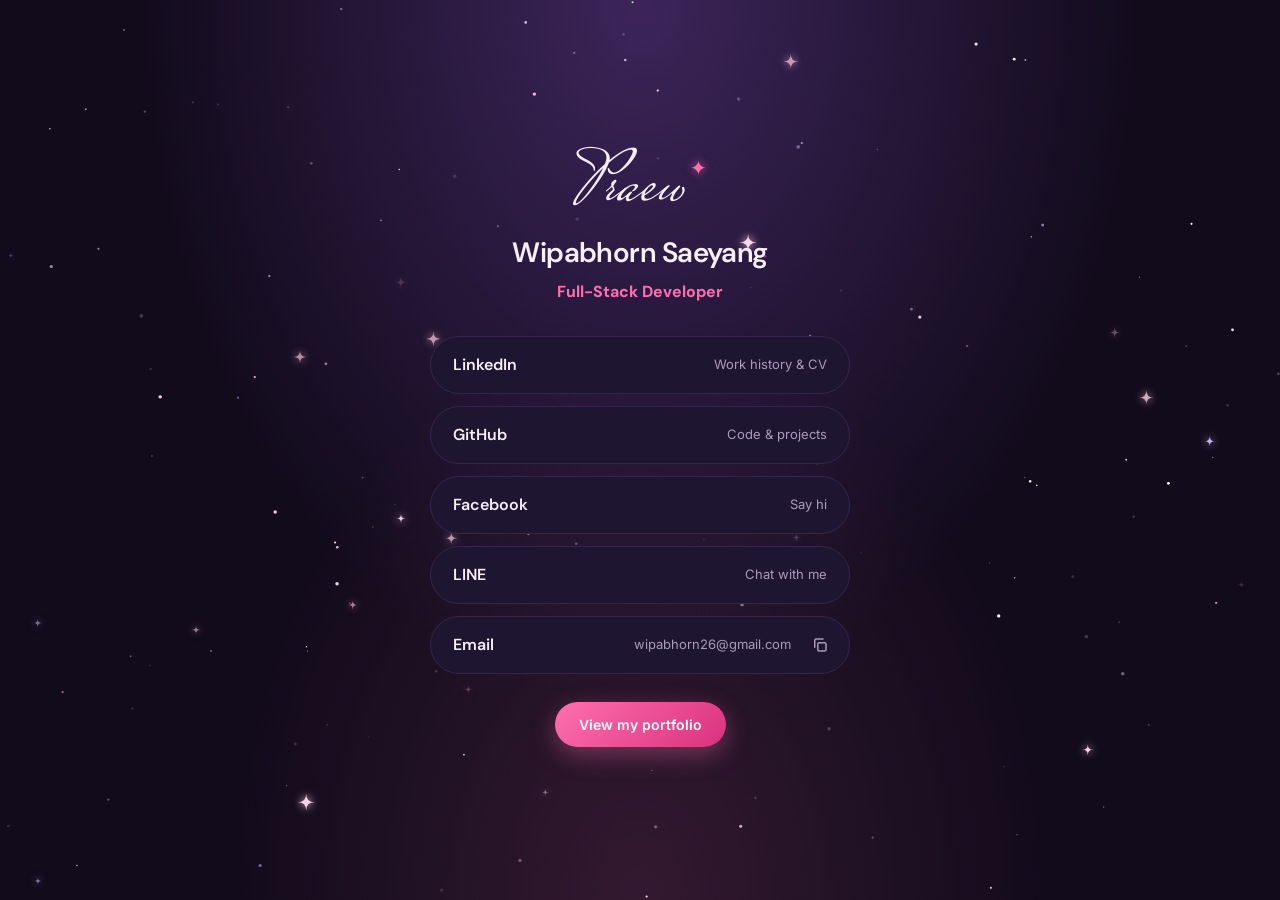
==== links.html @ 8fbd31b6 "Portfolio site: 3D lanyard hero, projects, contact and links page Co-Authored-By: Claude Opus 5.5 <n" ====
<!doctype html>
<html lang="en">
  <head>
    <meta charset="utf-8" />
    <meta name="viewport" content="width=device-width, initial-scale=1" />
    <title>Wipabhorn Saeyang — Links</title>
    <link rel="preconnect" href="https://fonts.googleapis.com" />
    <link rel="preconnect" href="https://fonts.gstatic.com" crossorigin />
    <link
      href="https://fonts.googleapis.com/css2?family=DM+Sans:wght@400;500;600;700&family=Inter:wght@400;500;600&family=Mrs+Saint+Delafield&display=swap"
      rel="stylesheet"
    />
    <link rel="stylesheet" href="portfolio-style-demo.css" />
  </head>
  <body>
    <!-- The page the QR code on the lanyard card opens (see qrUrl in hero-lanyard.js) -->
    <main class="links-page">
      <!-- same starry sky as the hero (hero-sparkle.js) -->
      <canvas class="hero-stars" aria-hidden="true"></canvas>
      <div class="links-card">
        <div class="links-sign" aria-hidden="true">
          Praew<span class="links-star">&#10022;</span>
        </div>
        <h1>Wipabhorn Saeyang</h1>
        <p class="links-role">Full-Stack Developer</p>

        <!-- TODO: replace every YOUR-... below with your own address.
             Delete the whole <li> of any channel you don't use. -->
        <ul class="links-list">
          <li>
            <a
              href="https://www.linkedin.com/in/wipabhorn-s/"
              target="_blank"
              rel="noopener"
            >
              LinkedIn <span>Work history &amp; CV</span>
            </a>
          </li>
          <li>
            <a
              href="https://github.com/wipabhorn-s"
              target="_blank"
              rel="noopener"
            >
              GitHub <span>Code &amp; projects</span>
            </a>
          </li>
          <li>
            <a
              href="https://www.facebook.com/prwts/"
              target="_blank"
              rel="noopener"
            >
              Facebook <span>Say hi</span>
            </a>
          </li>
          <li>
            <a href="https://line.me/ti/p/~prwzn" target="_blank" rel="noopener">
              LINE <span>Chat with me</span>
            </a>
          </li>
          <li class="links-row">
            <a href="mailto:wipabhorn26@gmail.com">
              Email <span>wipabhorn26@gmail.com</span>
            </a>
            <!-- copy icon inside the pill: copies data-copy to the clipboard
                 (copy-button.js); shows a tick when done -->
            <button class="links-copy" type="button" data-copy="wipabhorn26@gmail.com" aria-label="Copy email address" title="Copy email address">
              <svg class="icon-copy" viewBox="0 0 24 24" width="18" height="18" fill="none" stroke="currentColor" stroke-width="2" stroke-linecap="round" stroke-linejoin="round" aria-hidden="true">
                <rect x="9" y="9" width="11" height="11" rx="2" />
                <path d="M5 15V6a2 2 0 0 1 2-2h9" />
              </svg>
              <svg class="icon-done" viewBox="0 0 24 24" width="18" height="18" fill="none" stroke="currentColor" stroke-width="2.4" stroke-linecap="round" stroke-linejoin="round" aria-hidden="true">
                <path d="M5 12.5l4.5 4.5L19 7.5" />
              </svg>
            </button>
          </li>
        </ul>

        <a class="btn-pill links-back" href="portfolio-style-demo.html"
          >View my portfolio</a
        >
      </div>
    </main>
    <script src="hero-sparkle.js"></script>
    <script src="copy-button.js"></script>
  </body>
</html>
---- portfolio-style-demo.css ----
:root{
  /* theme: deep plum night + pink */
  --bg:#120B1C;          /* page background: purple so dark it is almost black */
  --card:#1E1530;        /* raised surfaces */
  --line:#33264A;        /* borders */
  --ink:#F7EEF8;         /* main text */
  --ink-soft:#A99BBA;    /* secondary text */
  --accent:#FF6FAE;      /* bright pink: buttons, highlights */
  --accent-deep:#D9327E; /* deeper pink: gradients, hover */
  --accent-soft:#F7B6D2; /* pastel pink */
  --lavender:#C9B8F5;
  --radius-lg:40px; --radius-md:20px; --radius-sm:12px;
  --sans:"Inter", -apple-system, sans-serif;
  --disp:"DM Sans", -apple-system, sans-serif;
}
:root[data-theme="dark"]{
  --bg:#111111; --card:#1B1B1B; --line:#2A2A2A; --ink:#F7F7F7; --ink-soft:#9A9A9A;
}
*{ box-sizing:border-box; }
html{ scroll-behavior:smooth; }
body{ margin:0; background:var(--bg); color:var(--ink); font-family:var(--sans); line-height:1.5; overflow-x:hidden; }
h1,h2,h3{ font-family:var(--disp); font-weight:600; margin:0; letter-spacing:-0.02em; }
p{ margin:0; color:var(--ink-soft); }
a{ text-decoration:none; color:inherit; }
.wrap{ max-width:1100px; margin:0 auto; padding:0 28px; }
@media (max-width:640px){ .wrap{ padding:0 20px; } }

.btn-pill{
  display:inline-flex; align-items:center; justify-content:center;
  padding:12px 24px; border-radius:100px; color:#FFFFFF;
  background:linear-gradient(135deg, var(--accent), var(--accent-deep));
  box-shadow:0 8px 24px rgba(255,111,174,.35);
  font-size:14px; font-weight:600; border:none; cursor:pointer;
  transition:transform .2s ease, box-shadow .2s ease;
}
.btn-pill:hover{ transform:translateY(-2px); box-shadow:0 12px 32px rgba(255,111,174,.55); }
.btn-pill-outline{
  display:inline-flex; padding:12px 24px; border-radius:100px; border:1px solid var(--line);
  font-size:14px; color:var(--ink);
  transition:border-color .2s ease, background .2s ease;
}
.btn-pill-outline:hover{ border-color:var(--accent-soft); background:rgba(255,255,255,.04); }

/* ---------- nav ---------- */
nav{ position:sticky; top:0; z-index:40; display:grid; grid-template-columns: 1fr auto 1fr; align-items:center;
  padding:16px 28px; background:rgba(18,11,28,.72); backdrop-filter:blur(12px); -webkit-backdrop-filter:blur(12px); border-bottom:1px solid var(--line); }
/* brand: "Praew" signature + a little twinkling star */
nav .brand{ display:flex; align-items:flex-start; gap:2px; justify-self:start; height:36px; } /* fixed height: nav stays as tall as before */
nav .brand-sign{ font-family:"Mrs Saint Delafield", cursive; font-size:40px; line-height:40px; margin-top:6px; /* script fonts sit high: nudge down to the true middle */ color:var(--ink); padding-right:4px; }
nav .brand-star{ display:inline-block; margin-top:8px; font-size:13px; color:var(--accent); text-shadow:0 0 8px rgba(255,111,174,.8); animation:brand-twinkle 2.4s ease-in-out infinite; }
@keyframes brand-twinkle{ 50%{ opacity:.4; transform:scale(.7) rotate(45deg); } }
@media (prefers-reduced-motion:reduce){ nav .brand-star{ animation:none; } }
nav .links{ justify-self: center; gap:8px; background:var(--card); border-radius:100px; padding:10px; font-size:14px; }
nav .links a{ position:relative; z-index:1; padding:6px 16px; border-radius:100px; color:var(--ink-soft); transition:color .3s ease; }
nav .links a:hover{ color:var(--ink); }

/* SCROLLSPY: the link of the section you are looking at gets a pink pill.
   The pill is ONE element (.nav-pill) that slides between links, made in
   portfolio-style-demo.js, which also adds .active to the current link. */
nav .links{ position:relative; display:flex; align-items:center; padding:4px; } /* same overall height as before */
nav .links a.active{ color:#FFFFFF; }
nav .nav-pill{
  position:absolute; top:4px; bottom:4px; left:0; width:0; z-index:0;
  border-radius:100px; opacity:0;
  background:linear-gradient(135deg, var(--accent), var(--accent-deep));
  box-shadow:0 4px 16px rgba(255,111,174,.45);
  transition:transform .45s cubic-bezier(.2,.8,.2,1), width .45s cubic-bezier(.2,.8,.2,1), opacity .3s ease;
}
@media (prefers-reduced-motion:reduce){ nav .nav-pill{ transition:opacity .2s; } }
@media (max-width:700px){ nav .links{ display:none; } }

/* ==================================================================
   TECHNIQUE A — sticky pinned background + cards that scroll over it
   naturally (pure CSS, this is how your reference site actually does it —
   no JavaScript needed)
   ================================================================== */
.works{ position:relative; }
.works-sticky{
  position:sticky; top:0; height:100vh; overflow:hidden;
  display:flex; align-items:center; justify-content:center;
  z-index:0;
}
.pin-bg{ position:absolute; inset:0; background:
    radial-gradient(circle at 30% 20%, rgba(255,111,174,.35) 0%, transparent 45%),
    linear-gradient(180deg, #1B1029 0%, #3A1F52 55%, #5E2A62 100%); }
/* LIQUID GRADIENT: soft pink / orchid / violet pools that swirl into each
   other like water. No dark colours and no hard edges.
   How: two huge round "colour fields" (::before and ::after), each painted
   with a few very soft radial gradients, turn slowly in opposite directions
   around slightly different centres. Where they overlap the colours blend,
   and because a full turn ends where it started, the motion never jumps.
   Only `transform` is animated, which the browser does on the GPU. */
.pin-bg{ overflow:hidden; background:#8C48AC; } /* base: a mid orchid, shows between the pools */
.pin-bg::before, .pin-bg::after{
  content:""; position:absolute; left:50%; top:50%;
  width:170vmax; height:170vmax; margin:-85vmax 0 0 -85vmax; /* big enough to cover the corners while turning */
  will-change:transform;
}
.pin-bg::before{
  background:
    radial-gradient(circle at 30% 34%, #E2689F 0%, transparent 34%),
    radial-gradient(circle at 68% 30%, #6B5CE2 0%, transparent 36%),
    radial-gradient(circle at 64% 70%, #D2559E 0%, transparent 36%),
    radial-gradient(circle at 30% 68%, #7E4FD2 0%, transparent 34%);
  transform-origin:46% 54%;
  animation:liquid-turn 14s linear infinite;          /* smaller number = faster */
}
.pin-bg::after{
  background:
    radial-gradient(circle at 50% 28%, #9A6AE6 0%, transparent 32%),
    radial-gradient(circle at 74% 56%, #EA7FB0 0%, transparent 32%),
    radial-gradient(circle at 44% 74%, #7A62E0 0%, transparent 34%),
    radial-gradient(circle at 26% 46%, #D060A8 0%, transparent 32%);
  opacity:.7;
  transform-origin:55% 47%;
  animation:liquid-turn 20s linear infinite reverse;  /* the other way, at a different speed */
}
@keyframes liquid-turn{ to{ transform:rotate(360deg); } }
@media (prefers-reduced-motion:reduce){ .pin-bg::before, .pin-bg::after{ animation:none; } }
/* BIG STARS: a handful of white 4-point stars over the liquid background.
   Each one grows, glows and turns a little, then fades back, on its own delay. */
.pin-stars{ position:absolute; inset:0; pointer-events:none; }
.pin-star{
  position:absolute; width:var(--s); height:auto; fill:#FFFFFF; /* --s = size, set on each star in the HTML */
  filter:drop-shadow(0 0 8px rgba(255,255,255,.95)) drop-shadow(0 0 22px rgba(255,214,234,.7));
  animation:pin-twinkle 3.6s ease-in-out infinite;
}
@keyframes pin-twinkle{
  0%, 100%{ opacity:.25; transform:scale(.5) rotate(0deg); }
  50%{ opacity:1; transform:scale(1) rotate(45deg); }
}
@media (max-width:700px){ .pin-star{ width:calc(var(--s) * .65); } } /* a bit smaller on phones */
@media (prefers-reduced-motion:reduce){ .pin-star{ animation:none; opacity:.85; } }
.pin-heading{ position:relative; z-index:1; text-align:center; transition:opacity .1s linear; }
.pin-heading h1{ font-size:clamp(34px,5.4vw,56px); color:var(--ink); }
.pin-heading p{ margin-top:14px; color:var(--ink-soft); max-width:420px; }
.pin-heading .btn-pill{ margin-top:22px; }
/* the background is lighter now, so the text gets a soft shadow and a brighter subtitle */
.pin-heading h1{ text-shadow:0 2px 26px rgba(50,15,75,.4); }
.pin-heading p{ color:rgba(255,255,255,.88); text-shadow:0 1px 14px rgba(50,15,75,.35); }

/* pulled up over the sticky background by -100vh, so it starts
   overlapping it right away instead of appearing only after */
.works-cards{
  position:relative; z-index:1; margin-top:-100vh;
  padding:100vh 28px 18vh; display:flex; flex-direction:column;
  align-items:center; gap:64px;
}
.reveal-card{
  width:100%; max-width:1200px; height:74vh;
  background:var(--card); border-radius:var(--radius-lg);
  display:flex; overflow:hidden; box-shadow:0 24px 60px rgba(0,0,0,.45);
}
.reveal-card .rc-body{ flex:1; padding:56px; display:flex; flex-direction:column; justify-content:center; gap:18px; }
.reveal-card .rc-tag{ display:inline-block; width:fit-content; font-size:13px; color:var(--ink-soft); border:1px solid var(--line); border-radius:100px; padding:5px 14px; }
.reveal-card .rc-tag + h3{ font-size:clamp(28px,3.6vw,42px); }
.reveal-card .rc-body p{ max-width:420px; }
.reveal-card .rc-media{ flex:1; background:linear-gradient(135deg,#4b6f9c,#8bb7dd); }
/* PROJECT CARD: frosted glass with no border, just a soft purple shadow */
.reveal-card{
  position:relative;
  /* FROSTED GLASS: a see-through dark tint, and everything behind the card
     (the moving colours) is blurred, like looking through frosted glass */
  background:rgba(32,18,56,.42);
  -webkit-backdrop-filter:blur(24px) saturate(150%);
          backdrop-filter:blur(24px) saturate(150%);
  box-shadow:0 30px 70px -24px rgba(60,15,100,.55);
}
/* browsers without backdrop-filter get a solid card instead */
@supports not ((backdrop-filter:blur(1px)) or (-webkit-backdrop-filter:blur(1px))){
  .reveal-card{ background:linear-gradient(160deg, #251A3B 0%, #1A1229 100%); }
}
/* lighter text so it stays easy to read on the glass */
.reveal-card .rc-body p{ color:rgba(255,255,255,.8); }
.reveal-card .rc-tag{ color:rgba(255,255,255,.85); border-color:rgba(255,255,255,.22); }
.reveal-card .rc-stack li{ color:#FFFFFF; background:rgba(255,255,255,.14); }
.reveal-card .btn-pill-outline{ border-color:rgba(255,255,255,.3); }

/* project cover: a screenshot of the live site, peeking in from the
   bottom-right corner over the card's gradient (top-left of the site shows) */
.reveal-card .rc-media{ position:relative; overflow:hidden; }
.reveal-card .rc-shot{
  position:absolute; top:12%; left:9%; width:100%; height:100%;
  object-fit:cover; object-position:left top;
  border-radius:14px 0 0 0; box-shadow:0 20px 50px rgba(0,0,0,.35);
  transition:transform .5s cubic-bezier(.2,.8,.2,1);
}
.reveal-card:hover .rc-shot{ transform:translate(-2%,-2%); }
@media (prefers-reduced-motion:reduce){ .reveal-card .rc-shot{ transition:none; } }
/* project details: one highlighted line, tech-stack chips, buttons */
.reveal-card.reveal-card{ height:auto; min-height:74vh; } /* grows on short screens instead of cutting off the text */
.reveal-card .rc-role{ font-size:14px; }
.reveal-card .rc-role strong{ color:var(--ink); font-weight:600; }
.reveal-card .rc-stack{ list-style:none; margin:0; padding:0; display:flex; flex-wrap:wrap; gap:6px; max-width:440px; }
.reveal-card .rc-stack li{ font-size:12px; color:var(--accent-soft); background:rgba(255,111,174,.1); border-radius:100px; padding:4px 11px; }
.reveal-card .rc-actions{ display:flex; flex-wrap:wrap; gap:10px; margin-top:4px; }
@media (max-width:700px){
  .reveal-card.reveal-card{ max-height:none; } /* cards now hold more text: never clip the buttons */
  .reveal-card .rc-media:has(.rc-shot){ min-height:210px; }
  .reveal-card{ flex-direction:column; height:auto; max-height:82vh; }
  .reveal-card .rc-media{ min-height:140px; order:-1; }
  .reveal-card .rc-body{ padding:32px 24px; }
}

/* DESKTOP TOOLS */
/* ==================================================================
   Desktop tools — a plain section after the web projects: a heading
   and three text cards (no images).
   ================================================================== */
.desk{ padding:120px 0 10px; }
.desk-head{ max-width:640px; margin-bottom:40px; }
.desk-kicker{ font-size:13px; font-weight:600; letter-spacing:.12em; text-transform:uppercase; color:var(--accent); }
.desk-head h2{ margin-top:10px; font-size:clamp(30px,4.4vw,48px); line-height:1.05; color:var(--ink); }
.desk-head p{ margin-top:16px; }
.desk-grid{ display:grid; grid-template-columns:repeat(3,1fr); gap:20px; }
@media (max-width:900px){ .desk-grid{ grid-template-columns:1fr; } .desk{ padding-top:80px; } }
.desk-card{
  background:var(--card); border:1px solid var(--line); border-radius:var(--radius-md); padding:28px;
  display:flex; flex-direction:column; gap:14px;
  transition:border-color .2s ease, transform .2s ease;
}
.desk-card:hover{ border-color:var(--accent-soft); transform:translateY(-3px); }
.desk-card h3{ font-size:21px; }
.desk-card p{ font-size:14px; }
.desk-stack{ list-style:none; margin:0; padding:0; display:flex; flex-wrap:wrap; gap:6px; }
.desk-stack li{ font-size:12px; color:var(--accent-soft); background:rgba(255,111,174,.1); border-radius:100px; padding:4px 11px; }
.desk-card .btn-pill-outline{ margin-top:auto; align-self:flex-start; }
@media (prefers-reduced-motion:reduce){ .desk-card{ transition:none; } .desk-card:hover{ transform:none; } }

/* ==================================================================
   TECHNIQUE B — auto-rotating circular gallery (picture 1)
   ================================================================== */
.about-sec{ padding:130px 0; text-align:center; }
.orbit-wrap{ position:relative; width:min(560px,86vw); height:min(560px,86vw); margin:0 auto; }
.ring{ position:absolute; inset:0; animation:spin 40s linear infinite; }
.slot{ position:absolute; top:50%; left:50%; width:78px; height:78px; margin:-39px 0 0 -39px; }
.tile{ width:100%; height:100%; border-radius:16px; animation:counterspin 40s linear infinite; box-shadow:0 8px 20px rgba(0,0,0,.08); }
@keyframes spin{ to{ transform:rotate(360deg); } }
@keyframes counterspin{ to{ transform:rotate(-360deg); } }
.orbit-center{ position:absolute; inset:0; display:flex; align-items:center; justify-content:center; z-index:2; }
.orbit-center-inner{ max-width:300px; }
.orbit-center-inner p{ font-size:15px; }
.orbit-center-inner .btn-pill-outline{ margin-top:20px; }
@media (prefers-reduced-motion:reduce){ .ring,.tile{ animation:none; } }
/* the ring shrinks with the screen: before, the tiles sat at a fixed 220px
   radius and stuck out past the edge of a phone, making the page wider than
   the screen (the empty strip on the right) */
.orbit-wrap{ --orbit-r:min(220px, 34vw); --orbit-tile:min(78px, 12vw); }
.slot{ width:var(--orbit-tile); height:var(--orbit-tile); margin:calc(var(--orbit-tile) / -2) 0 0 calc(var(--orbit-tile) / -2); }
.orbit-center-inner{ max-width:min(300px, 46vw); }
@media (max-width:640px){ .tile{ border-radius:10px; } .orbit-center-inner p{ font-size:13px; } }

/* ==================================================================
   TECHNIQUE C — vertical auto-scroll inside a card (picture 2)
   TECHNIQUE D — hover reveals a button below the card (picture 3)
   ================================================================== */
.highlights{ padding:60px 0 130px; }
.hgrid{ display:grid; grid-template-columns:repeat(3,1fr); gap:20px; }
@media (max-width:820px){ .hgrid{ grid-template-columns:1fr; } }

.hcard{ background:var(--card); border:1px solid var(--line); border-radius:var(--radius-md); padding:28px; display:flex; flex-direction:column; gap:16px; min-height:340px; }
.hcard .hc-icon{ width:44px; height:44px; border-radius:12px; background:var(--accent); }
.hcard h3{ font-size:19px; }
.hcard .hc-text{ font-size:14px; }
.hcard .hc-btn{
  opacity:0; transform:translateY(8px); transition:opacity .25s ease, transform .25s ease;
  margin-top:auto; align-self:flex-start;
}
.hcard:hover .hc-btn, .hcard:focus-within .hc-btn{ opacity:1; transform:translateY(0); }

.vscroll{ height:150px; border-radius:14px; overflow:hidden; position:relative; }
.vscroll::after{ content:""; position:absolute; inset:0; background:linear-gradient(180deg, rgba(30,21,48,0) 60%, var(--card) 100%); pointer-events:none; }
.vscroll-track{ display:flex; flex-direction:column; animation:scroll-y 16s linear infinite; }
.vscroll-track .vtile{ height:150px; flex:none; }
@keyframes scroll-y{ from{ transform:translateY(0); } to{ transform:translateY(-50%); } }
@media (prefers-reduced-motion:reduce){ .vscroll-track{ animation:none; } }

/* icons: in the highlight cards, and in front of each contact button */
.hcard .hc-icon{ display:grid; place-items:center; color:#FFFFFF; }
.links-icon{ flex:none; color:var(--accent-soft); }
.links-list a:has(.links-icon){ justify-content:flex-start; }
.links-list a:has(.links-icon) span{ margin-left:auto; }

/* CONTACT */
/* ==================================================================
   Contact — heading on the left, the channel buttons on the right.
   The buttons reuse the .links-list styles from the links page.
   ================================================================== */
.contact{ padding:40px 0 120px; }
.contact-grid{ display:grid; grid-template-columns:1fr 1fr; gap:56px; align-items:center; }
.contact-text h2{ margin-top:10px; font-size:clamp(34px,5vw,56px); line-height:1.04; color:var(--ink); }
.contact-text p{ margin-top:18px; max-width:420px; }
.contact .links-list{ margin-top:0; }
@media (max-width:820px){
  .contact{ padding:20px 0 90px; }
  .contact-grid{ grid-template-columns:1fr; gap:32px; }
}

footer{ padding:50px 0; border-top:1px solid var(--line); text-align:center; }
footer p{ font-size:13px; }

/* HERO */
/* ==================================================================
   Hero — headline on the left, 3D lanyard card on the right.
   Layers, back to front:
     .hero-stars    twinkling stars + shooting stars   (hero-sparkle.js)
     .hero-text     headline + buttons
     .hero-stage    3D card canvas                     (hero-lanyard.js)
     .hero-trail    sparkles that follow the cursor    (hero-sparkle.js)
   Every canvas has pointer-events:none, so it never blocks scrolling
   or the buttons.
   ================================================================== */
.hero{
  position:relative; height:100vh; min-height:560px; overflow:hidden;
  display:flex; align-items:center;
  touch-action:pan-y; /* vertical swipes scroll the page, even when they start on the card */
  background:
    radial-gradient(ellipse at 74% 42%, rgba(150,90,220,.32) 0%, transparent 45%),
    radial-gradient(ellipse at 15% 90%, rgba(255,111,174,.14) 0%, transparent 40%),
    linear-gradient(180deg, #170E24 0%, var(--bg) 100%);
}
.hero-stars, .hero-trail{ position:absolute; inset:0; width:100%; height:100%; pointer-events:none; }
.hero-stars{ z-index:0; }
.hero-trail{ z-index:3; }

.hero-text{ position:relative; z-index:1; width:100%; max-width:1100px; margin:0 auto; padding:0 28px; }
.hero-text h1{ max-width:56%; font-size:clamp(44px,7.2vw,96px); line-height:.98; letter-spacing:-0.035em; color:var(--ink); }
.hero-sub{
  margin-top:22px; display:inline-flex; align-items:center; gap:10px;
  font-family:var(--disp); font-size:clamp(22px,2.6vw,32px); font-weight:700; letter-spacing:-0.01em;
  background:linear-gradient(90deg, var(--accent) 0%, var(--accent-soft) 55%, var(--lavender) 100%);
  -webkit-background-clip:text; background-clip:text; color:transparent;
}
.hero-sub::before{ /* little sparkle in front of the role */
  content:"\2726"; display:inline-block; font-size:.8em; color:var(--accent);
  -webkit-text-fill-color:var(--accent);
  animation:pulse 2.4s ease-in-out infinite;
}
@keyframes pulse{ 50%{ opacity:.35; transform:scale(.8) rotate(45deg); } }
.hero-actions{ margin-top:32px; display:flex; flex-wrap:wrap; gap:12px; }

/* full name: soft white, with a pink-lavender light sweeping across BOTH lines */
.hero-text .shimmer{
  background:linear-gradient(100deg,
    var(--ink) 0%, var(--ink) 38%,
    var(--accent-soft) 45%, #FFFFFF 50%, var(--lavender) 55%,
    var(--ink) 62%, var(--ink) 100%);
  background-size:300% 100%;
  -webkit-background-clip:text; background-clip:text; color:transparent;
  animation:shimmer 6s ease-in-out infinite;
}
@keyframes shimmer{ 0%{ background-position:100% 0; } 55%,100%{ background-position:0% 0; } }

/* each part of the hero text slides up once when the page opens */
.hero-text > *{ opacity:0; transform:translateY(24px); animation:rise .9s cubic-bezier(.2,.8,.2,1) forwards; }
.hero-text > :nth-child(2){ animation-delay:.12s; }
.hero-text > :nth-child(3){ animation-delay:.24s; }
@keyframes rise{ to{ opacity:1; transform:none; } }

.hero-stage{ position:absolute; inset:0; z-index:2; pointer-events:none; }
.hero-canvas{ display:block; width:100%; height:100%; }

/* cursor feedback, toggled from hero-lanyard.js */
.hero.is-grabbable{ cursor:grab; }
.hero.is-dragging{ cursor:grabbing; user-select:none; -webkit-user-select:none; }

/* MOBILE: the first screen shows ONLY the hanging card (full height).
   The name + buttons sit below it, and the nav bar slides in once you
   start scrolling. portfolio-style-demo.js adds the classes:
     body.scrolled   -> nav visible (removed again at the very top)
     body.text-in    -> name rises in (added once)                      */
@media (max-width:820px){
  .hero{ height:auto; min-height:0; flex-direction:column; align-items:stretch; padding-bottom:80px; background:
    radial-gradient(ellipse at 50% 35%, rgba(150,90,220,.32) 0%, transparent 50%),
    linear-gradient(180deg, #170E24 0%, var(--bg) 100%); }
  .hero-stage{ position:relative; inset:auto; order:0; flex:none; height:100vh; height:100svh; }
  .hero-text{ order:1; padding:8px 20px 0; }
  .hero-text h1{ max-width:none; }
  .hero-sub{ margin-top:14px; }
  .hero-actions{ margin-top:22px; }

  nav{ position:fixed; top:0; left:0; right:0;
       transform:translateY(-100%); opacity:0;
       transition:transform .45s cubic-bezier(.2,.8,.2,1), opacity .45s ease; }
  .scrolled nav{ transform:none; opacity:1; }

  .hero-text > *{ animation-name:none; }               /* wait until scrolled... */
  .text-in .hero-text > *{ animation-name:rise; }      /* ...then rise in */
}

@media (prefers-reduced-motion:reduce){
  nav{ transition:none !important; }
  .hero-text .shimmer{ animation:none; background-position:0% 0; }
  .hero-sub::before{ animation:none; }
  .hero-text > *{ animation:none; opacity:1; transform:none; }
}

/* LINKS PAGE */
/* ==================================================================
   links.html — the page the QR code on the card opens: one button per
   channel. Made for phones first.
   ================================================================== */
.links-page{
  min-height:100vh; min-height:100svh; display:flex; align-items:center; justify-content:center; padding:48px 20px;
  background:
    radial-gradient(ellipse at 50% 0%, rgba(150,90,220,.32) 0%, transparent 55%),
    radial-gradient(ellipse at 50% 100%, rgba(255,111,174,.14) 0%, transparent 45%),
    var(--bg);
}
.links-page{ position:relative; overflow:hidden; } /* holds the star canvases */
.links-card{ position:relative; z-index:1; width:100%; max-width:420px; text-align:center; }
.links-sign{ font-family:"Mrs Saint Delafield", cursive; font-size:72px; line-height:1; color:var(--ink); }
/* the same little twinkling star as the nav logo */
.links-star{ display:inline-block; vertical-align:top; margin:4px 0 0 6px; font-family:var(--sans); font-size:20px; line-height:1;
  color:var(--accent); text-shadow:0 0 8px rgba(255,111,174,.8); animation:brand-twinkle 2.4s ease-in-out infinite; }
@media (prefers-reduced-motion:reduce){ .links-star{ animation:none; } }
.links-card h1{ margin-top:6px; font-size:28px; }
.links-role{ margin-top:6px; font-family:var(--disp); font-weight:700; color:var(--accent); }
.links-list{ list-style:none; margin:32px 0 0; padding:0; display:flex; flex-direction:column; gap:12px; }
.links-list a{
  display:flex; align-items:center; justify-content:space-between; gap:12px;
  padding:16px 22px; border-radius:100px; border:1px solid var(--line); background:var(--card);
  font-family:var(--disp); font-weight:600; font-size:16px; color:var(--ink);
  transition:border-color .2s ease, transform .2s ease;
}
.links-list a:hover, .links-list a:focus-visible{ border-color:var(--accent-soft); transform:translateY(-2px); }
.links-list a span{ font-family:var(--sans); font-weight:400; font-size:13px; color:var(--ink-soft); }
.links-back{ display:inline-flex; margin-top:28px; }
/* email row: the same pill as the others, with a copy icon at its right end */
.links-row{ position:relative; }
.links-row a{ padding-right:58px; flex-wrap:wrap; row-gap:2px; } /* room for the icon */
.links-copy{
  position:absolute; top:50%; right:10px; width:40px; height:40px; transform:translateY(-50%);
  display:flex; align-items:center; justify-content:center; padding:0;
  border:none; border-radius:100px; background:transparent; color:var(--ink-soft); cursor:pointer;
  transition:color .2s ease, background .2s ease, transform .2s ease;
}
.links-row a:hover + .links-copy, .links-row a:focus-visible + .links-copy{ transform:translateY(calc(-50% - 2px)); } /* lifts with the pill */
.links-copy:hover, .links-copy:focus-visible{ color:var(--ink); background:rgba(255,255,255,.08); }
.links-copy .icon-done{ display:none; }
.links-copy.is-copied{ color:var(--accent); }
.links-copy.is-copied .icon-copy{ display:none; }
.links-copy.is-copied .icon-done{ display:block; }
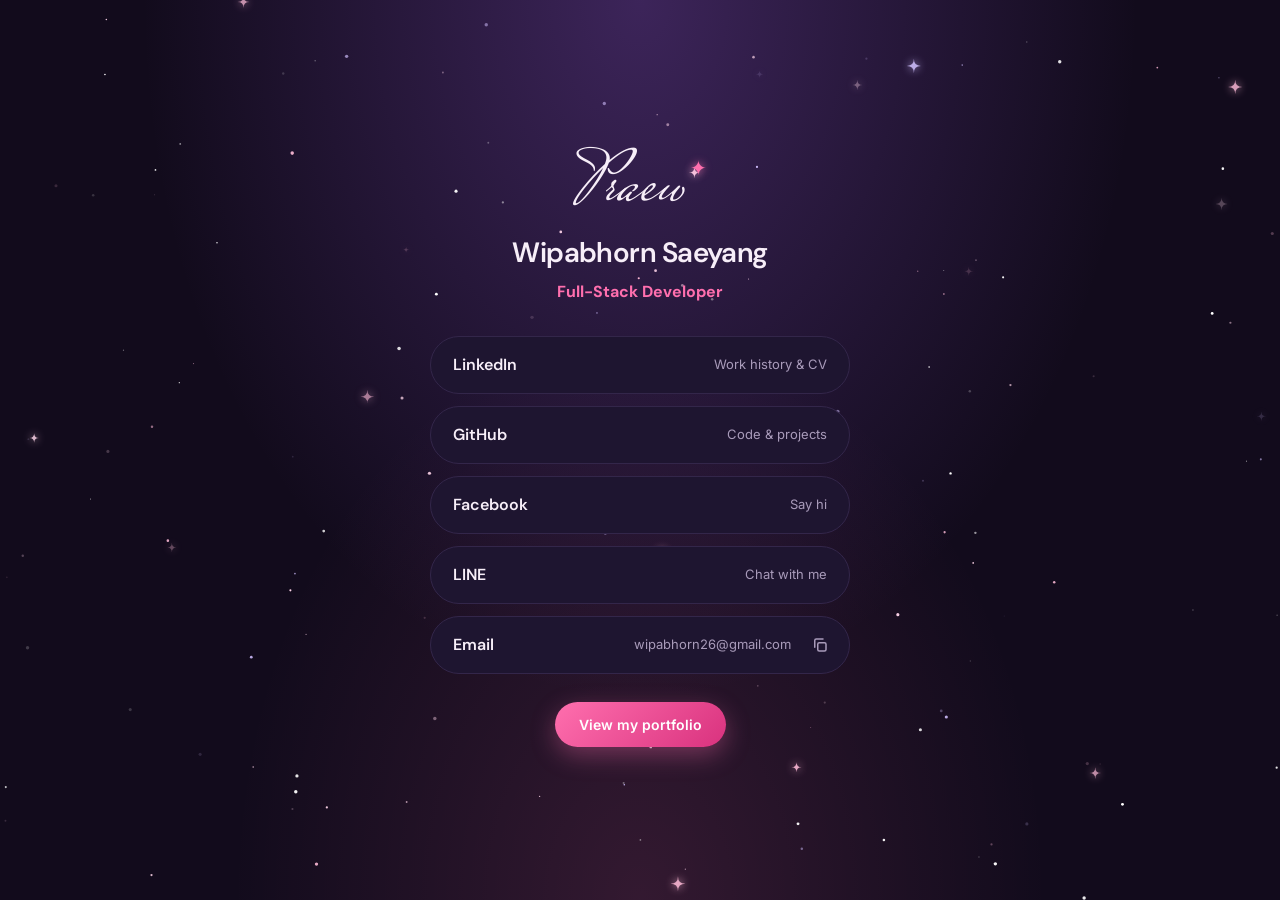
==== commit 6f87353f: "Rename files: index.html, styles.css, main.js Co-Authored-By: Claude Opus 5.5 <noreply@anthropic.com" ====
--- a/links.html
+++ b/links.html
@@ -10,7 +10,7 @@
       href="https://fonts.googleapis.com/css2?family=DM+Sans:wght@400;500;600;700&family=Inter:wght@400;500;600&family=Mrs+Saint+Delafield&display=swap"
       rel="stylesheet"
     />
-    <link rel="stylesheet" href="portfolio-style-demo.css" />
+    <link rel="stylesheet" href="styles.css" />
   </head>
   <body>
     <!-- The page the QR code on the lanyard card opens (see qrUrl in hero-lanyard.js) -->
@@ -77,7 +77,7 @@
           </li>
         </ul>
 
-        <a class="btn-pill links-back" href="portfolio-style-demo.html"
+        <a class="btn-pill links-back" href="index.html"
           >View my portfolio</a
         >
       </div>
--- a/styles.css
+++ b/styles.css
@@ -0,0 +1,443 @@
+:root{
+  /* theme: deep plum night + pink */
+  --bg:#120B1C;          /* page background: purple so dark it is almost black */
+  --card:#1E1530;        /* raised surfaces */
+  --line:#33264A;        /* borders */
+  --ink:#F7EEF8;         /* main text */
+  --ink-soft:#A99BBA;    /* secondary text */
+  --accent:#FF6FAE;      /* bright pink: buttons, highlights */
+  --accent-deep:#D9327E; /* deeper pink: gradients, hover */
+  --accent-soft:#F7B6D2; /* pastel pink */
+  --lavender:#C9B8F5;
+  --radius-lg:40px; --radius-md:20px; --radius-sm:12px;
+  --sans:"Inter", -apple-system, sans-serif;
+  --disp:"DM Sans", -apple-system, sans-serif;
+}
+:root[data-theme="dark"]{
+  --bg:#111111; --card:#1B1B1B; --line:#2A2A2A; --ink:#F7F7F7; --ink-soft:#9A9A9A;
+}
+*{ box-sizing:border-box; }
+html{ scroll-behavior:smooth; }
+body{ margin:0; background:var(--bg); color:var(--ink); font-family:var(--sans); line-height:1.5; overflow-x:hidden; }
+h1,h2,h3{ font-family:var(--disp); font-weight:600; margin:0; letter-spacing:-0.02em; }
+p{ margin:0; color:var(--ink-soft); }
+a{ text-decoration:none; color:inherit; }
+.wrap{ max-width:1100px; margin:0 auto; padding:0 28px; }
+@media (max-width:640px){ .wrap{ padding:0 20px; } }
+
+.btn-pill{
+  display:inline-flex; align-items:center; justify-content:center;
+  padding:12px 24px; border-radius:100px; color:#FFFFFF;
+  background:linear-gradient(135deg, var(--accent), var(--accent-deep));
+  box-shadow:0 8px 24px rgba(255,111,174,.35);
+  font-size:14px; font-weight:600; border:none; cursor:pointer;
+  transition:transform .2s ease, box-shadow .2s ease;
+}
+.btn-pill:hover{ transform:translateY(-2px); box-shadow:0 12px 32px rgba(255,111,174,.55); }
+.btn-pill-outline{
+  display:inline-flex; padding:12px 24px; border-radius:100px; border:1px solid var(--line);
+  font-size:14px; color:var(--ink);
+  transition:border-color .2s ease, background .2s ease;
+}
+.btn-pill-outline:hover{ border-color:var(--accent-soft); background:rgba(255,255,255,.04); }
+
+/* ---------- nav ---------- */
+nav{ position:sticky; top:0; z-index:40; display:grid; grid-template-columns: 1fr auto 1fr; align-items:center;
+  padding:16px 28px; background:rgba(18,11,28,.72); backdrop-filter:blur(12px); -webkit-backdrop-filter:blur(12px); border-bottom:1px solid var(--line); }
+/* brand: "Praew" signature + a little twinkling star */
+nav .brand{ display:flex; align-items:flex-start; gap:2px; justify-self:start; height:36px; } /* fixed height: nav stays as tall as before */
+nav .brand-sign{ font-family:"Mrs Saint Delafield", cursive; font-size:40px; line-height:40px; margin-top:6px; /* script fonts sit high: nudge down to the true middle */ color:var(--ink); padding-right:4px; }
+nav .brand-star{ display:inline-block; margin-top:8px; font-size:13px; color:var(--accent); text-shadow:0 0 8px rgba(255,111,174,.8); animation:brand-twinkle 2.4s ease-in-out infinite; }
+@keyframes brand-twinkle{ 50%{ opacity:.4; transform:scale(.7) rotate(45deg); } }
+@media (prefers-reduced-motion:reduce){ nav .brand-star{ animation:none; } }
+nav .links{ justify-self: center; gap:8px; background:var(--card); border-radius:100px; padding:10px; font-size:14px; }
+nav .links a{ position:relative; z-index:1; padding:6px 16px; border-radius:100px; color:var(--ink-soft); transition:color .3s ease; }
+nav .links a:hover{ color:var(--ink); }
+
+/* SCROLLSPY: the link of the section you are looking at gets a pink pill.
+   The pill is ONE element (.nav-pill) that slides between links, made in
+   main.js, which also adds .active to the current link. */
+nav .links{ position:relative; display:flex; align-items:center; padding:4px; } /* same overall height as before */
+nav .links a.active{ color:#FFFFFF; }
+nav .nav-pill{
+  position:absolute; top:4px; bottom:4px; left:0; width:0; z-index:0;
+  border-radius:100px; opacity:0;
+  background:linear-gradient(135deg, var(--accent), var(--accent-deep));
+  box-shadow:0 4px 16px rgba(255,111,174,.45);
+  transition:transform .45s cubic-bezier(.2,.8,.2,1), width .45s cubic-bezier(.2,.8,.2,1), opacity .3s ease;
+}
+@media (prefers-reduced-motion:reduce){ nav .nav-pill{ transition:opacity .2s; } }
+@media (max-width:700px){ nav .links{ display:none; } }
+
+/* ==================================================================
+   TECHNIQUE A — sticky pinned background + cards that scroll over it
+   naturally (pure CSS, this is how your reference site actually does it —
+   no JavaScript needed)
+   ================================================================== */
+.works{ position:relative; }
+.works-sticky{
+  position:sticky; top:0; height:100vh; overflow:hidden;
+  display:flex; align-items:center; justify-content:center;
+  z-index:0;
+}
+.pin-bg{ position:absolute; inset:0; background:
+    radial-gradient(circle at 30% 20%, rgba(255,111,174,.35) 0%, transparent 45%),
+    linear-gradient(180deg, #1B1029 0%, #3A1F52 55%, #5E2A62 100%); }
+/* LIQUID GRADIENT: soft pink / orchid / violet pools that swirl into each
+   other like water. No dark colours and no hard edges.
+   How: two huge round "colour fields" (::before and ::after), each painted
+   with a few very soft radial gradients, turn slowly in opposite directions
+   around slightly different centres. Where they overlap the colours blend,
+   and because a full turn ends where it started, the motion never jumps.
+   Only `transform` is animated, which the browser does on the GPU. */
+.pin-bg{ overflow:hidden; background:#8C48AC; } /* base: a mid orchid, shows between the pools */
+.pin-bg::before, .pin-bg::after{
+  content:""; position:absolute; left:50%; top:50%;
+  width:170vmax; height:170vmax; margin:-85vmax 0 0 -85vmax; /* big enough to cover the corners while turning */
+  will-change:transform;
+}
+.pin-bg::before{
+  background:
+    radial-gradient(circle at 30% 34%, #E2689F 0%, transparent 34%),
+    radial-gradient(circle at 68% 30%, #6B5CE2 0%, transparent 36%),
+    radial-gradient(circle at 64% 70%, #D2559E 0%, transparent 36%),
+    radial-gradient(circle at 30% 68%, #7E4FD2 0%, transparent 34%);
+  transform-origin:46% 54%;
+  animation:liquid-turn 14s linear infinite;          /* smaller number = faster */
+}
+.pin-bg::after{
+  background:
+    radial-gradient(circle at 50% 28%, #9A6AE6 0%, transparent 32%),
+    radial-gradient(circle at 74% 56%, #EA7FB0 0%, transparent 32%),
+    radial-gradient(circle at 44% 74%, #7A62E0 0%, transparent 34%),
+    radial-gradient(circle at 26% 46%, #D060A8 0%, transparent 32%);
+  opacity:.7;
+  transform-origin:55% 47%;
+  animation:liquid-turn 20s linear infinite reverse;  /* the other way, at a different speed */
+}
+@keyframes liquid-turn{ to{ transform:rotate(360deg); } }
+@media (prefers-reduced-motion:reduce){ .pin-bg::before, .pin-bg::after{ animation:none; } }
+/* BIG STARS: a handful of white 4-point stars over the liquid background.
+   Each one grows, glows and turns a little, then fades back, on its own delay. */
+.pin-stars{ position:absolute; inset:0; pointer-events:none; }
+.pin-star{
+  position:absolute; width:var(--s); height:auto; fill:#FFFFFF; /* --s = size, set on each star in the HTML */
+  filter:drop-shadow(0 0 8px rgba(255,255,255,.95)) drop-shadow(0 0 22px rgba(255,214,234,.7));
+  animation:pin-twinkle 3.6s ease-in-out infinite;
+}
+@keyframes pin-twinkle{
+  0%, 100%{ opacity:.25; transform:scale(.5) rotate(0deg); }
+  50%{ opacity:1; transform:scale(1) rotate(45deg); }
+}
+@media (max-width:700px){ .pin-star{ width:calc(var(--s) * .65); } } /* a bit smaller on phones */
+@media (prefers-reduced-motion:reduce){ .pin-star{ animation:none; opacity:.85; } }
+.pin-heading{ position:relative; z-index:1; text-align:center; transition:opacity .1s linear; }
+.pin-heading h1{ font-size:clamp(34px,5.4vw,56px); color:var(--ink); }
+.pin-heading p{ margin-top:14px; color:var(--ink-soft); max-width:420px; }
+.pin-heading .btn-pill{ margin-top:22px; }
+/* the background is lighter now, so the text gets a soft shadow and a brighter subtitle */
+.pin-heading h1{ text-shadow:0 2px 26px rgba(50,15,75,.4); }
+.pin-heading p{ color:rgba(255,255,255,.88); text-shadow:0 1px 14px rgba(50,15,75,.35); }
+
+/* pulled up over the sticky background by -100vh, so it starts
+   overlapping it right away instead of appearing only after */
+.works-cards{
+  position:relative; z-index:1; margin-top:-100vh;
+  padding:100vh 28px 18vh; display:flex; flex-direction:column;
+  align-items:center; gap:64px;
+}
+.reveal-card{
+  width:100%; max-width:1200px; height:74vh;
+  background:var(--card); border-radius:var(--radius-lg);
+  display:flex; overflow:hidden; box-shadow:0 24px 60px rgba(0,0,0,.45);
+}
+.reveal-card .rc-body{ flex:1; padding:56px; display:flex; flex-direction:column; justify-content:center; gap:18px; }
+.reveal-card .rc-tag{ display:inline-block; width:fit-content; font-size:13px; color:var(--ink-soft); border:1px solid var(--line); border-radius:100px; padding:5px 14px; }
+.reveal-card .rc-tag + h3{ font-size:clamp(28px,3.6vw,42px); }
+.reveal-card .rc-body p{ max-width:420px; }
+.reveal-card .rc-media{ flex:1; background:linear-gradient(135deg,#4b6f9c,#8bb7dd); }
+/* PROJECT CARD: frosted glass with no border, just a soft purple shadow */
+.reveal-card{
+  position:relative;
+  /* FROSTED GLASS: a see-through dark tint, and everything behind the card
+     (the moving colours) is blurred, like looking through frosted glass */
+  background:rgba(32,18,56,.42);
+  -webkit-backdrop-filter:blur(24px) saturate(150%);
+          backdrop-filter:blur(24px) saturate(150%);
+  box-shadow:0 30px 70px -24px rgba(60,15,100,.55);
+}
+/* browsers without backdrop-filter get a solid card instead */
+@supports not ((backdrop-filter:blur(1px)) or (-webkit-backdrop-filter:blur(1px))){
+  .reveal-card{ background:linear-gradient(160deg, #251A3B 0%, #1A1229 100%); }
+}
+/* lighter text so it stays easy to read on the glass */
+.reveal-card .rc-body p{ color:rgba(255,255,255,.8); }
+.reveal-card .rc-tag{ color:rgba(255,255,255,.85); border-color:rgba(255,255,255,.22); }
+.reveal-card .rc-stack li{ color:#FFFFFF; background:rgba(255,255,255,.14); }
+.reveal-card .btn-pill-outline{ border-color:rgba(255,255,255,.3); }
+
+/* project cover: a screenshot of the live site, peeking in from the
+   bottom-right corner over the card's gradient (top-left of the site shows) */
+.reveal-card .rc-media{ position:relative; overflow:hidden; }
+.reveal-card .rc-shot{
+  position:absolute; top:12%; left:9%; width:100%; height:100%;
+  object-fit:cover; object-position:left top;
+  border-radius:14px 0 0 0; box-shadow:0 20px 50px rgba(0,0,0,.35);
+  transition:transform .5s cubic-bezier(.2,.8,.2,1);
+}
+.reveal-card:hover .rc-shot{ transform:translate(-2%,-2%); }
+@media (prefers-reduced-motion:reduce){ .reveal-card .rc-shot{ transition:none; } }
+/* project details: one highlighted line, tech-stack chips, buttons */
+.reveal-card.reveal-card{ height:auto; min-height:74vh; } /* grows on short screens instead of cutting off the text */
+.reveal-card .rc-role{ font-size:14px; }
+.reveal-card .rc-role strong{ color:var(--ink); font-weight:600; }
+.reveal-card .rc-stack{ list-style:none; margin:0; padding:0; display:flex; flex-wrap:wrap; gap:6px; max-width:440px; }
+.reveal-card .rc-stack li{ font-size:12px; color:var(--accent-soft); background:rgba(255,111,174,.1); border-radius:100px; padding:4px 11px; }
+.reveal-card .rc-actions{ display:flex; flex-wrap:wrap; gap:10px; margin-top:4px; }
+@media (max-width:700px){
+  .reveal-card.reveal-card{ max-height:none; } /* cards now hold more text: never clip the buttons */
+  .reveal-card .rc-media:has(.rc-shot){ min-height:210px; }
+  .reveal-card{ flex-direction:column; height:auto; max-height:82vh; }
+  .reveal-card .rc-media{ min-height:140px; order:-1; }
+  .reveal-card .rc-body{ padding:32px 24px; }
+}
+
+/* DESKTOP TOOLS */
+/* ==================================================================
+   Desktop tools — a plain section after the web projects: a heading
+   and three text cards (no images).
+   ================================================================== */
+.desk{ padding:120px 0 10px; }
+.desk-head{ max-width:640px; margin-bottom:40px; }
+.desk-kicker{ font-size:13px; font-weight:600; letter-spacing:.12em; text-transform:uppercase; color:var(--accent); }
+.desk-head h2{ margin-top:10px; font-size:clamp(30px,4.4vw,48px); line-height:1.05; color:var(--ink); }
+.desk-head p{ margin-top:16px; }
+.desk-grid{ display:grid; grid-template-columns:repeat(3,1fr); gap:20px; }
+@media (max-width:900px){ .desk-grid{ grid-template-columns:1fr; } .desk{ padding-top:80px; } }
+.desk-card{
+  background:var(--card); border:1px solid var(--line); border-radius:var(--radius-md); padding:28px;
+  display:flex; flex-direction:column; gap:14px;
+  transition:border-color .2s ease, transform .2s ease;
+}
+.desk-card:hover{ border-color:var(--accent-soft); transform:translateY(-3px); }
+.desk-card h3{ font-size:21px; }
+.desk-card p{ font-size:14px; }
+.desk-stack{ list-style:none; margin:0; padding:0; display:flex; flex-wrap:wrap; gap:6px; }
+.desk-stack li{ font-size:12px; color:var(--accent-soft); background:rgba(255,111,174,.1); border-radius:100px; padding:4px 11px; }
+.desk-card .btn-pill-outline{ margin-top:auto; align-self:flex-start; }
+@media (prefers-reduced-motion:reduce){ .desk-card{ transition:none; } .desk-card:hover{ transform:none; } }
+
+/* ==================================================================
+   TECHNIQUE B — auto-rotating circular gallery (picture 1)
+   ================================================================== */
+.about-sec{ padding:130px 0; text-align:center; }
+.orbit-wrap{ position:relative; width:min(560px,86vw); height:min(560px,86vw); margin:0 auto; }
+.ring{ position:absolute; inset:0; animation:spin 40s linear infinite; }
+.slot{ position:absolute; top:50%; left:50%; width:78px; height:78px; margin:-39px 0 0 -39px; }
+.tile{ width:100%; height:100%; border-radius:16px; animation:counterspin 40s linear infinite; box-shadow:0 8px 20px rgba(0,0,0,.08); }
+@keyframes spin{ to{ transform:rotate(360deg); } }
+@keyframes counterspin{ to{ transform:rotate(-360deg); } }
+.orbit-center{ position:absolute; inset:0; display:flex; align-items:center; justify-content:center; z-index:2; }
+.orbit-center-inner{ max-width:300px; }
+.orbit-center-inner p{ font-size:15px; }
+.orbit-center-inner .btn-pill-outline{ margin-top:20px; }
+@media (prefers-reduced-motion:reduce){ .ring,.tile{ animation:none; } }
+/* the ring shrinks with the screen: before, the tiles sat at a fixed 220px
+   radius and stuck out past the edge of a phone, making the page wider than
+   the screen (the empty strip on the right) */
+.orbit-wrap{ --orbit-r:min(220px, 34vw); --orbit-tile:min(78px, 12vw); }
+.slot{ width:var(--orbit-tile); height:var(--orbit-tile); margin:calc(var(--orbit-tile) / -2) 0 0 calc(var(--orbit-tile) / -2); }
+.orbit-center-inner{ max-width:min(300px, 46vw); }
+@media (max-width:640px){ .tile{ border-radius:10px; } .orbit-center-inner p{ font-size:13px; } }
+
+/* ==================================================================
+   TECHNIQUE C — vertical auto-scroll inside a card (picture 2)
+   TECHNIQUE D — hover reveals a button below the card (picture 3)
+   ================================================================== */
+.highlights{ padding:60px 0 130px; }
+.hgrid{ display:grid; grid-template-columns:repeat(3,1fr); gap:20px; }
+@media (max-width:820px){ .hgrid{ grid-template-columns:1fr; } }
+
+.hcard{ background:var(--card); border:1px solid var(--line); border-radius:var(--radius-md); padding:28px; display:flex; flex-direction:column; gap:16px; min-height:340px; }
+.hcard .hc-icon{ width:44px; height:44px; border-radius:12px; background:var(--accent); }
+.hcard h3{ font-size:19px; }
+.hcard .hc-text{ font-size:14px; }
+.hcard .hc-btn{
+  opacity:0; transform:translateY(8px); transition:opacity .25s ease, transform .25s ease;
+  margin-top:auto; align-self:flex-start;
+}
+.hcard:hover .hc-btn, .hcard:focus-within .hc-btn{ opacity:1; transform:translateY(0); }
+
+.vscroll{ height:150px; border-radius:14px; overflow:hidden; position:relative; }
+.vscroll::after{ content:""; position:absolute; inset:0; background:linear-gradient(180deg, rgba(30,21,48,0) 60%, var(--card) 100%); pointer-events:none; }
+.vscroll-track{ display:flex; flex-direction:column; animation:scroll-y 16s linear infinite; }
+.vscroll-track .vtile{ height:150px; flex:none; }
+@keyframes scroll-y{ from{ transform:translateY(0); } to{ transform:translateY(-50%); } }
+@media (prefers-reduced-motion:reduce){ .vscroll-track{ animation:none; } }
+
+/* icons: in the highlight cards, and in front of each contact button */
+.hcard .hc-icon{ display:grid; place-items:center; color:#FFFFFF; }
+.links-icon{ flex:none; color:var(--accent-soft); }
+.links-list a:has(.links-icon){ justify-content:flex-start; }
+.links-list a:has(.links-icon) span{ margin-left:auto; }
+
+/* CONTACT */
+/* ==================================================================
+   Contact — heading on the left, the channel buttons on the right.
+   The buttons reuse the .links-list styles from the links page.
+   ================================================================== */
+.contact{ padding:40px 0 120px; }
+.contact-grid{ display:grid; grid-template-columns:1fr 1fr; gap:56px; align-items:center; }
+.contact-text h2{ margin-top:10px; font-size:clamp(34px,5vw,56px); line-height:1.04; color:var(--ink); }
+.contact-text p{ margin-top:18px; max-width:420px; }
+.contact .links-list{ margin-top:0; }
+@media (max-width:820px){
+  .contact{ padding:20px 0 90px; }
+  .contact-grid{ grid-template-columns:1fr; gap:32px; }
+}
+
+footer{ padding:50px 0; border-top:1px solid var(--line); text-align:center; }
+footer p{ font-size:13px; }
+
+/* HERO */
+/* ==================================================================
+   Hero — headline on the left, 3D lanyard card on the right.
+   Layers, back to front:
+     .hero-stars    twinkling stars + shooting stars   (hero-sparkle.js)
+     .hero-text     headline + buttons
+     .hero-stage    3D card canvas                     (hero-lanyard.js)
+     .hero-trail    sparkles that follow the cursor    (hero-sparkle.js)
+   Every canvas has pointer-events:none, so it never blocks scrolling
+   or the buttons.
+   ================================================================== */
+.hero{
+  position:relative; height:100vh; min-height:560px; overflow:hidden;
+  display:flex; align-items:center;
+  touch-action:pan-y; /* vertical swipes scroll the page, even when they start on the card */
+  background:
+    radial-gradient(ellipse at 74% 42%, rgba(150,90,220,.32) 0%, transparent 45%),
+    radial-gradient(ellipse at 15% 90%, rgba(255,111,174,.14) 0%, transparent 40%),
+    linear-gradient(180deg, #170E24 0%, var(--bg) 100%);
+}
+.hero-stars, .hero-trail{ position:absolute; inset:0; width:100%; height:100%; pointer-events:none; }
+.hero-stars{ z-index:0; }
+.hero-trail{ z-index:3; }
+
+.hero-text{ position:relative; z-index:1; width:100%; max-width:1100px; margin:0 auto; padding:0 28px; }
+.hero-text h1{ max-width:56%; font-size:clamp(44px,7.2vw,96px); line-height:.98; letter-spacing:-0.035em; color:var(--ink); }
+.hero-sub{
+  margin-top:22px; display:inline-flex; align-items:center; gap:10px;
+  font-family:var(--disp); font-size:clamp(22px,2.6vw,32px); font-weight:700; letter-spacing:-0.01em;
+  background:linear-gradient(90deg, var(--accent) 0%, var(--accent-soft) 55%, var(--lavender) 100%);
+  -webkit-background-clip:text; background-clip:text; color:transparent;
+}
+.hero-sub::before{ /* little sparkle in front of the role */
+  content:"\2726"; display:inline-block; font-size:.8em; color:var(--accent);
+  -webkit-text-fill-color:var(--accent);
+  animation:pulse 2.4s ease-in-out infinite;
+}
+@keyframes pulse{ 50%{ opacity:.35; transform:scale(.8) rotate(45deg); } }
+.hero-actions{ margin-top:32px; display:flex; flex-wrap:wrap; gap:12px; }
+
+/* full name: soft white, with a pink-lavender light sweeping across BOTH lines */
+.hero-text .shimmer{
+  background:linear-gradient(100deg,
+    var(--ink) 0%, var(--ink) 38%,
+    var(--accent-soft) 45%, #FFFFFF 50%, var(--lavender) 55%,
+    var(--ink) 62%, var(--ink) 100%);
+  background-size:300% 100%;
+  -webkit-background-clip:text; background-clip:text; color:transparent;
+  animation:shimmer 6s ease-in-out infinite;
+}
+@keyframes shimmer{ 0%{ background-position:100% 0; } 55%,100%{ background-position:0% 0; } }
+
+/* each part of the hero text slides up once when the page opens */
+.hero-text > *{ opacity:0; transform:translateY(24px); animation:rise .9s cubic-bezier(.2,.8,.2,1) forwards; }
+.hero-text > :nth-child(2){ animation-delay:.12s; }
+.hero-text > :nth-child(3){ animation-delay:.24s; }
+@keyframes rise{ to{ opacity:1; transform:none; } }
+
+.hero-stage{ position:absolute; inset:0; z-index:2; pointer-events:none; }
+.hero-canvas{ display:block; width:100%; height:100%; }
+
+/* cursor feedback, toggled from hero-lanyard.js */
+.hero.is-grabbable{ cursor:grab; }
+.hero.is-dragging{ cursor:grabbing; user-select:none; -webkit-user-select:none; }
+
+/* MOBILE: the first screen shows ONLY the hanging card (full height).
+   The name + buttons sit below it, and the nav bar slides in once you
+   start scrolling. main.js adds the classes:
+     body.scrolled   -> nav visible (removed again at the very top)
+     body.text-in    -> name rises in (added once)                      */
+@media (max-width:820px){
+  .hero{ height:auto; min-height:0; flex-direction:column; align-items:stretch; padding-bottom:80px; background:
+    radial-gradient(ellipse at 50% 35%, rgba(150,90,220,.32) 0%, transparent 50%),
+    linear-gradient(180deg, #170E24 0%, var(--bg) 100%); }
+  .hero-stage{ position:relative; inset:auto; order:0; flex:none; height:100vh; height:100svh; }
+  .hero-text{ order:1; padding:8px 20px 0; }
+  .hero-text h1{ max-width:none; }
+  .hero-sub{ margin-top:14px; }
+  .hero-actions{ margin-top:22px; }
+
+  nav{ position:fixed; top:0; left:0; right:0;
+       transform:translateY(-100%); opacity:0;
+       transition:transform .45s cubic-bezier(.2,.8,.2,1), opacity .45s ease; }
+  .scrolled nav{ transform:none; opacity:1; }
+
+  .hero-text > *{ animation-name:none; }               /* wait until scrolled... */
+  .text-in .hero-text > *{ animation-name:rise; }      /* ...then rise in */
+}
+
+@media (prefers-reduced-motion:reduce){
+  nav{ transition:none !important; }
+  .hero-text .shimmer{ animation:none; background-position:0% 0; }
+  .hero-sub::before{ animation:none; }
+  .hero-text > *{ animation:none; opacity:1; transform:none; }
+}
+
+/* LINKS PAGE */
+/* ==================================================================
+   links.html — the page the QR code on the card opens: one button per
+   channel. Made for phones first.
+   ================================================================== */
+.links-page{
+  min-height:100vh; min-height:100svh; display:flex; align-items:center; justify-content:center; padding:48px 20px;
+  background:
+    radial-gradient(ellipse at 50% 0%, rgba(150,90,220,.32) 0%, transparent 55%),
+    radial-gradient(ellipse at 50% 100%, rgba(255,111,174,.14) 0%, transparent 45%),
+    var(--bg);
+}
+.links-page{ position:relative; overflow:hidden; } /* holds the star canvases */
+.links-card{ position:relative; z-index:1; width:100%; max-width:420px; text-align:center; }
+.links-sign{ font-family:"Mrs Saint Delafield", cursive; font-size:72px; line-height:1; color:var(--ink); }
+/* the same little twinkling star as the nav logo */
+.links-star{ display:inline-block; vertical-align:top; margin:4px 0 0 6px; font-family:var(--sans); font-size:20px; line-height:1;
+  color:var(--accent); text-shadow:0 0 8px rgba(255,111,174,.8); animation:brand-twinkle 2.4s ease-in-out infinite; }
+@media (prefers-reduced-motion:reduce){ .links-star{ animation:none; } }
+.links-card h1{ margin-top:6px; font-size:28px; }
+.links-role{ margin-top:6px; font-family:var(--disp); font-weight:700; color:var(--accent); }
+.links-list{ list-style:none; margin:32px 0 0; padding:0; display:flex; flex-direction:column; gap:12px; }
+.links-list a{
+  display:flex; align-items:center; justify-content:space-between; gap:12px;
+  padding:16px 22px; border-radius:100px; border:1px solid var(--line); background:var(--card);
+  font-family:var(--disp); font-weight:600; font-size:16px; color:var(--ink);
+  transition:border-color .2s ease, transform .2s ease;
+}
+.links-list a:hover, .links-list a:focus-visible{ border-color:var(--accent-soft); transform:translateY(-2px); }
+.links-list a span{ font-family:var(--sans); font-weight:400; font-size:13px; color:var(--ink-soft); }
+.links-back{ display:inline-flex; margin-top:28px; }
+/* email row: the same pill as the others, with a copy icon at its right end */
+.links-row{ position:relative; }
+.links-row a{ padding-right:58px; flex-wrap:wrap; row-gap:2px; } /* room for the icon */
+.links-copy{
+  position:absolute; top:50%; right:10px; width:40px; height:40px; transform:translateY(-50%);
+  display:flex; align-items:center; justify-content:center; padding:0;
+  border:none; border-radius:100px; background:transparent; color:var(--ink-soft); cursor:pointer;
+  transition:color .2s ease, background .2s ease, transform .2s ease;
+}
+.links-row a:hover + .links-copy, .links-row a:focus-visible + .links-copy{ transform:translateY(calc(-50% - 2px)); } /* lifts with the pill */
+.links-copy:hover, .links-copy:focus-visible{ color:var(--ink); background:rgba(255,255,255,.08); }
+.links-copy .icon-done{ display:none; }
+.links-copy.is-copied{ color:var(--accent); }
+.links-copy.is-copied .icon-copy{ display:none; }
+.links-copy.is-copied .icon-done{ display:block; }
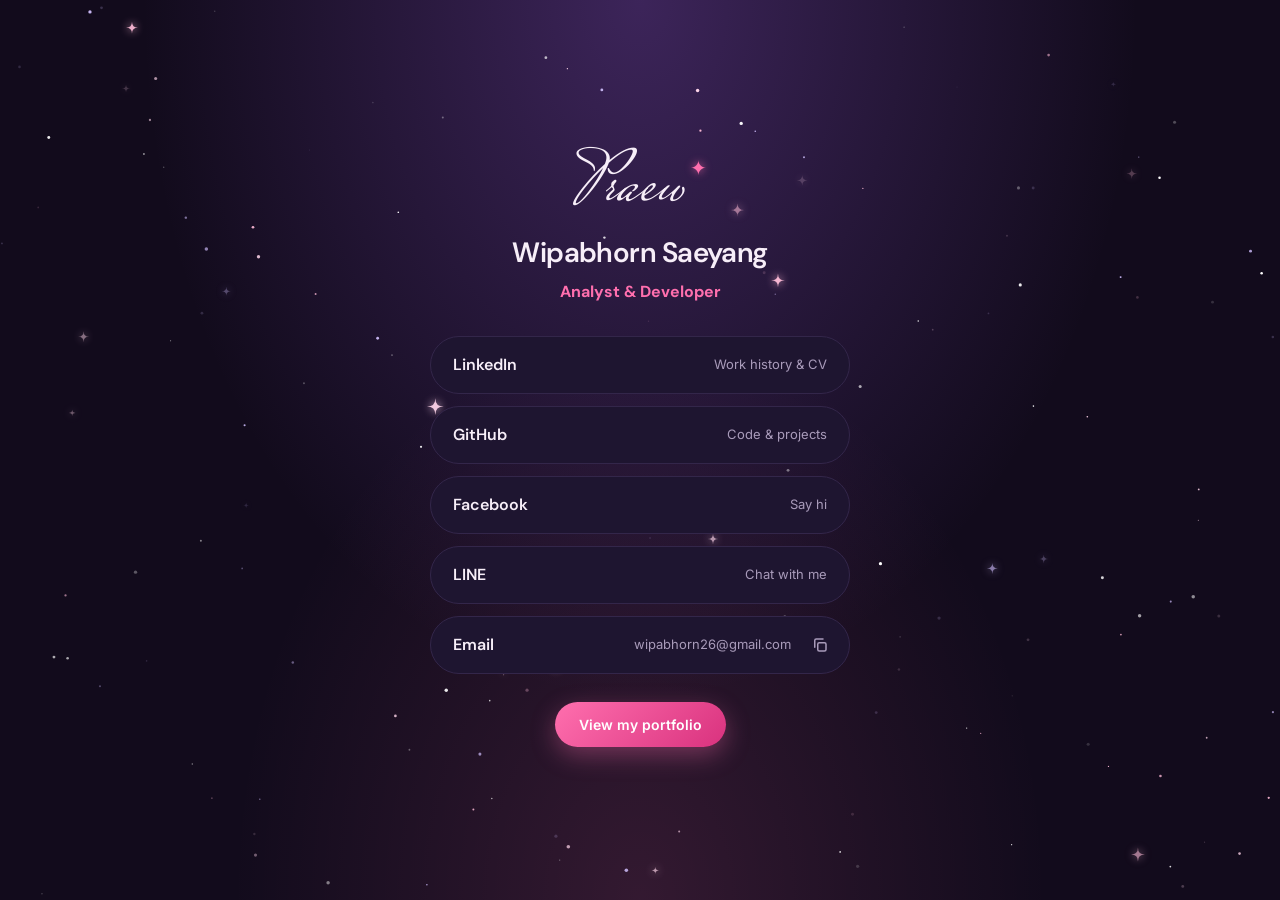
==== commit 71f3f639: "SRS and ERD pages, one neutral title, case studies checked against the READMEs - Learnora and AumSto" ====
--- a/links.html
+++ b/links.html
@@ -3,7 +3,7 @@
   <head>
     <meta charset="utf-8" />
     <meta name="viewport" content="width=device-width, initial-scale=1" />
-    <title>Wipabhorn Saeyang — Links</title>
+    <title>Contact — Wipabhorn Saeyang</title>
     <link rel="preconnect" href="https://fonts.googleapis.com" />
     <link rel="preconnect" href="https://fonts.gstatic.com" crossorigin />
     <link
@@ -22,7 +22,7 @@
           Praew<span class="links-star">&#10022;</span>
         </div>
         <h1>Wipabhorn Saeyang</h1>
-        <p class="links-role">Full-Stack Developer</p>
+        <p class="links-role">Analyst &amp; Developer</p>
 
         <!-- TODO: replace every YOUR-... below with your own address.
              Delete the whole <li> of any channel you don't use. -->
--- a/styles.css
+++ b/styles.css
@@ -40,6 +40,7 @@
   transition:border-color .2s ease, background .2s ease;
 }
 .btn-pill-outline:hover{ border-color:var(--accent-soft); background:rgba(255,255,255,.04); }
+button.btn-pill-outline{ background:none; font-family:inherit; line-height:inherit; cursor:pointer; }
 
 /* ---------- nav ---------- */
 nav{ position:sticky; top:0; z-index:40; display:grid; grid-template-columns: 1fr auto 1fr; align-items:center;
@@ -173,7 +174,6 @@
 /* lighter text so it stays easy to read on the glass */
 .reveal-card .rc-body p{ color:rgba(255,255,255,.8); }
 .reveal-card .rc-tag{ color:rgba(255,255,255,.85); border-color:rgba(255,255,255,.22); }
-.reveal-card .rc-stack li{ color:#FFFFFF; background:rgba(255,255,255,.14); }
 .reveal-card .btn-pill-outline{ border-color:rgba(255,255,255,.3); }
 
 /* project cover: a screenshot of the live site, peeking in from the
@@ -192,7 +192,10 @@
 .reveal-card .rc-role{ font-size:14px; }
 .reveal-card .rc-role strong{ color:var(--ink); font-weight:600; }
 .reveal-card .rc-stack{ list-style:none; margin:0; padding:0; display:flex; flex-wrap:wrap; gap:6px; max-width:440px; }
-.reveal-card .rc-stack li{ font-size:12px; color:var(--accent-soft); background:rgba(255,111,174,.1); border-radius:100px; padding:4px 11px; }
+.reveal-card .rc-stack li{ /* dark chips so they stand out on the frosted glass */
+  font-size:12px; font-weight:500; color:#FFE6F2; background:rgba(24,10,44,.58);
+  border-radius:100px; padding:5px 12px; box-shadow:0 2px 8px rgba(30,10,60,.25);
+}
 .reveal-card .rc-actions{ display:flex; flex-wrap:wrap; gap:10px; margin-top:4px; }
 @media (max-width:700px){
   .reveal-card.reveal-card{ max-height:none; } /* cards now hold more text: never clip the buttons */
@@ -249,37 +252,87 @@
 .slot{ width:var(--orbit-tile); height:var(--orbit-tile); margin:calc(var(--orbit-tile) / -2) 0 0 calc(var(--orbit-tile) / -2); }
 .orbit-center-inner{ max-width:min(300px, 46vw); }
 @media (max-width:640px){ .tile{ border-radius:10px; } .orbit-center-inner p{ font-size:13px; } }
-
-/* ==================================================================
-   TECHNIQUE C — vertical auto-scroll inside a card (picture 2)
-   TECHNIQUE D — hover reveals a button below the card (picture 3)
-   ================================================================== */
-.highlights{ padding:60px 0 130px; }
-.hgrid{ display:grid; grid-template-columns:repeat(3,1fr); gap:20px; }
-@media (max-width:820px){ .hgrid{ grid-template-columns:1fr; } }
-
-.hcard{ background:var(--card); border:1px solid var(--line); border-radius:var(--radius-md); padding:28px; display:flex; flex-direction:column; gap:16px; min-height:340px; }
-.hcard .hc-icon{ width:44px; height:44px; border-radius:12px; background:var(--accent); }
-.hcard h3{ font-size:19px; }
-.hcard .hc-text{ font-size:14px; }
-.hcard .hc-btn{
-  opacity:0; transform:translateY(8px); transition:opacity .25s ease, transform .25s ease;
-  margin-top:auto; align-self:flex-start;
-}
-.hcard:hover .hc-btn, .hcard:focus-within .hc-btn{ opacity:1; transform:translateY(0); }
-
-.vscroll{ height:150px; border-radius:14px; overflow:hidden; position:relative; }
-.vscroll::after{ content:""; position:absolute; inset:0; background:linear-gradient(180deg, rgba(30,21,48,0) 60%, var(--card) 100%); pointer-events:none; }
-.vscroll-track{ display:flex; flex-direction:column; animation:scroll-y 16s linear infinite; }
-.vscroll-track .vtile{ height:150px; flex:none; }
-@keyframes scroll-y{ from{ transform:translateY(0); } to{ transform:translateY(-50%); } }
-@media (prefers-reduced-motion:reduce){ .vscroll-track{ animation:none; } }
-
-/* icons: in the highlight cards, and in front of each contact button */
-.hcard .hc-icon{ display:grid; place-items:center; color:#FFFFFF; }
+.orbit-center-inner .about-tagline{ margin-top:10px; font-family:var(--disp); font-size:clamp(17px,2vw,22px); font-weight:600; line-height:1.3; color:var(--ink); }
+.orbit-center-inner .btn-pill{ margin-top:20px; }
+/* the spinning ring's square box pokes out past the screen edge at 45deg on
+   phones; clip it so the page never scrolls sideways */
+.about-sec{ overflow-x:clip; }
+@media (max-width:640px){ .orbit-center-inner .about-tagline{ font-size:16px; } }
+
+
+/* icons in front of each contact button */
 .links-icon{ flex:none; color:var(--accent-soft); }
 .links-list a:has(.links-icon){ justify-content:flex-start; }
 .links-list a:has(.links-icon) span{ margin-left:auto; }
+
+/* ABOUT background: a deeper plum with soft pink and violet glows, so the
+   section stands apart from the plain Desktop tools section above it */
+.about-sec{
+  background:
+    radial-gradient(ellipse at 12% 8%, rgba(255,111,174,.16) 0%, transparent 42%),
+    radial-gradient(ellipse at 88% 62%, rgba(150,90,220,.24) 0%, transparent 48%),
+    linear-gradient(180deg, #1C1030 0%, #241339 55%, #1C1030 100%);
+  border-top:1px solid rgba(201,184,245,.12); border-bottom:1px solid rgba(201,184,245,.12);
+  margin-top:90px;
+}
+.about-sec .orbit-wrap{ margin-top:120px; }
+@media (max-width:760px){ .about-sec .orbit-wrap{ margin-top:80px; } }
+/* lighter, see-through cards and tiles so they read on the plum background */
+.about-sec .tl-card{ background:rgba(255,255,255,.05); border-color:rgba(255,255,255,.1); }
+.about-sec .tl-item--now .tl-card{ background:linear-gradient(160deg, rgba(255,111,174,.16), rgba(255,255,255,.05)); }
+.about-sec .tl-dot{ background:#22123A; }
+
+/* SKILL LOGOS on the About ring: dark tiles with the coloured logo */
+.tile{ display:grid; place-items:center; background:rgba(255,255,255,.06); border:1px solid rgba(255,255,255,.12); }
+.tile img{ width:52%; height:52%; object-fit:contain; }
+
+/* TIMELINE */
+/* ==================================================================
+   About -> My journey. A vertical line with a dot per step; cards sit
+   left and right of the line on desktop, all on the right on phones.
+   The pink part of the line grows as you scroll (--tl-progress, 0..1,
+   set by main.js) and each card fades in when it reaches the screen.
+   ================================================================== */
+.tl-wrap{ max-width:980px; margin:0 auto; padding:0 28px; text-align:left; }
+.tl-wrap > .desk-kicker{ display:block; text-align:center; }
+.tl-title{ margin-top:10px; text-align:center; font-size:clamp(30px,4.4vw,48px); line-height:1.05; color:var(--ink); }
+.tl{ position:relative; list-style:none; margin:56px 0 0; padding:0; --tl-progress:0; }
+/* the grey track, and the pink fill on top of it */
+.tl::before, .tl::after{ content:""; position:absolute; top:0; bottom:0; left:50%; width:2px; margin-left:-1px; border-radius:2px; }
+.tl::before{ background:var(--line); }
+.tl::after{ background:linear-gradient(180deg, var(--accent), var(--lavender)); transform-origin:top; transform:scaleY(var(--tl-progress));
+  box-shadow:0 0 12px rgba(255,111,174,.6); }
+
+.tl-item{ position:relative; width:50%; padding:0 44px 44px 0; }
+.tl-item:nth-child(even){ margin-left:50%; padding:0 0 44px 44px; } /* every second step on the right */
+.tl-dot{ position:absolute; top:22px; right:-8px; width:16px; height:16px; border-radius:50%;
+  background:var(--bg); border:3px solid var(--line); transition:border-color .4s ease, box-shadow .4s ease, transform .4s ease; }
+.tl-item:nth-child(even) .tl-dot{ right:auto; left:-8px; }
+.tl-item.is-visible .tl-dot{ border-color:var(--accent); box-shadow:0 0 0 5px rgba(255,111,174,.18); }
+
+.tl-card{ background:var(--card); border:1px solid var(--line); border-radius:var(--radius-md); padding:22px 24px;
+  opacity:0; transform:translateY(28px); transition:opacity .7s ease, transform .7s cubic-bezier(.2,.8,.2,1); }
+.tl-item.is-visible .tl-card{ opacity:1; transform:none; }
+.tl-meta{ display:flex; flex-wrap:wrap; align-items:center; gap:8px; }
+.tl-date{ font-family:var(--disp); font-weight:700; font-size:14px; color:var(--accent); }
+.tl-kind{ font-size:12px; color:var(--ink-soft); border:1px solid var(--line); border-radius:100px; padding:2px 10px; }
+.tl-card h3{ margin-top:10px; font-size:19px; line-height:1.3; color:var(--ink); }
+.tl-card .tl-where{ margin-top:2px; font-size:14px; color:var(--lavender); }
+.tl-card p{ margin-top:10px; font-size:14px; line-height:1.65; }
+.tl-link{ display:inline-flex; margin-top:12px; font-size:14px; font-weight:600; color:var(--accent-soft); }
+.tl-link:hover{ color:var(--accent); }
+.tl-item--now .tl-card{ border-color:rgba(255,111,174,.45); background:linear-gradient(160deg, rgba(255,111,174,.12), var(--card)); }
+.tl-item--now .tl-dot{ background:var(--accent); }
+
+@media (max-width:760px){
+  .tl-wrap{ padding:0 20px; }
+  .tl::before, .tl::after{ left:7px; }
+  .tl-item, .tl-item:nth-child(even){ width:auto; margin-left:0; padding:0 0 30px 38px; }
+  .tl-dot, .tl-item:nth-child(even) .tl-dot{ left:0; right:auto; }
+}
+@media (prefers-reduced-motion:reduce){
+  .tl-card{ opacity:1; transform:none; transition:none; }
+}
 
 /* CONTACT */
 /* ==================================================================
@@ -296,8 +349,37 @@
   .contact-grid{ grid-template-columns:1fr; gap:32px; }
 }
 
-footer{ padding:50px 0; border-top:1px solid var(--line); text-align:center; }
-footer p{ font-size:13px; }
+/* FOOTER */
+.site-footer{ margin-top:20px; padding:56px 0 32px; border-top:1px solid var(--line);
+  background:linear-gradient(180deg, rgba(150,90,220,.08), rgba(150,90,220,0) 70%); }
+.footer-top{ display:grid; grid-template-columns:1.4fr 1fr auto; gap:32px; align-items:center; }
+.footer-brand{ display:inline-flex; align-items:flex-start; gap:2px; }
+.footer-brand .brand-sign{ font-family:"Mrs Saint Delafield", cursive; font-size:52px; line-height:1; color:var(--ink); }
+.footer-brand .brand-star{ margin-top:6px; font-size:14px; color:var(--accent); text-shadow:0 0 8px rgba(255,111,174,.8);
+  animation:brand-twinkle 2.4s ease-in-out infinite; }
+.footer-id p{ margin-top:6px; font-size:14px; }
+.footer-links{ display:flex; flex-wrap:wrap; gap:8px 22px; justify-content:center; font-size:14px; }
+.footer-links a{ color:var(--ink-soft); transition:color .2s ease; }
+.footer-links a:hover{ color:var(--ink); }
+.footer-social{ display:flex; gap:10px; }
+.footer-social a{ display:grid; place-items:center; width:42px; height:42px; border-radius:50%;
+  border:1px solid var(--line); color:var(--ink-soft); transition:color .2s ease, border-color .2s ease, transform .2s ease; }
+.footer-social a:hover{ color:var(--accent); border-color:var(--accent-soft); transform:translateY(-2px); }
+.footer-icon{ width:18px; height:18px; }
+.footer-bottom{ margin-top:40px; padding-top:22px; border-top:1px solid var(--line);
+  display:flex; flex-wrap:wrap; justify-content:space-between; gap:12px; }
+.footer-bottom p{ font-size:13px; }
+.footer-up{ font-size:13px; color:var(--ink-soft); }
+.footer-up:hover{ color:var(--accent); }
+@media (max-width:760px){
+  .footer-top{ grid-template-columns:1fr; text-align:center; justify-items:center; gap:22px; }
+  .footer-bottom{ flex-direction:column; align-items:center; text-align:center; }
+}
+@media (prefers-reduced-motion:reduce){ .footer-brand .brand-star{ animation:none; } }
+
+/* project pages: "Work" shown as the current section in the nav */
+nav .links a.is-current{ color:#FFFFFF; background:linear-gradient(135deg, var(--accent), var(--accent-deep));
+  box-shadow:0 4px 16px rgba(255,111,174,.45); }
 
 /* HERO */
 /* ==================================================================
@@ -441,3 +523,234 @@
 .links-copy.is-copied{ color:var(--accent); }
 .links-copy.is-copied .icon-copy{ display:none; }
 .links-copy.is-copied .icon-done{ display:block; }
+
+/* CASE STUDY */
+/* ==================================================================
+   projects/*.html — one long page per project: why, who, what,
+   decisions and stack. Text-first, centred column.
+   ================================================================== */
+.cs-page{ max-width:880px; margin:0 auto; padding:36px 24px 110px; }
+/* BREADCRUMB: shows where you are (Work › AumStocks › SRS); every level
+   before the last is a link. Each link is at least 40px tall for fingers. */
+.crumbs ol{ list-style:none; margin:0; padding:0; display:flex; flex-wrap:wrap; align-items:center; gap:2px; font-size:15px; }
+.crumbs li{ display:flex; align-items:center; gap:2px; }
+.crumbs li + li::before{ content:""; width:7px; height:7px; margin:0 8px 0 4px; flex:none;
+  border-top:1.6px solid var(--ink-soft); border-right:1.6px solid var(--ink-soft); transform:rotate(45deg); opacity:.7; }
+.crumbs a{ display:inline-flex; align-items:center; min-height:40px; padding:0 8px; margin:0 -8px; border-radius:10px;
+  color:#CFC3DE; text-decoration:underline; text-decoration-color:transparent; text-underline-offset:4px;
+  transition:color .2s ease, text-decoration-color .2s ease, background .2s ease; }
+.crumbs li:first-child a{ margin-left:-8px; }
+.crumbs li + li a{ margin-left:0; }
+.crumbs a:hover{ color:var(--ink); text-decoration-color:var(--accent); background:rgba(255,255,255,.04); }
+.crumbs a:focus-visible{ outline:2px solid var(--accent-soft); outline-offset:2px; }
+.crumbs [aria-current]{ color:var(--ink); font-weight:600; }
+.cs-head{ margin-top:28px; }
+
+/* ICONS: one arrow style everywhere (inline SVG, follows the text colour) */
+.i{ width:1.05em; height:1.05em; flex:none; vertical-align:-0.17em; fill:none; stroke:currentColor; stroke-width:2.2;
+  stroke-linecap:round; stroke-linejoin:round; transition:transform .2s ease; }
+a:hover > .i-right, button:hover > .i-right, .cs-doc:hover .i-right{ transform:translateX(3px); }
+a:hover > .i-left{ transform:translateX(-3px); }
+a:hover > .i-out{ transform:translate(2px,-2px); }
+a:hover > .i-down{ transform:translateY(2px); }
+a:hover > .i-up{ transform:translateY(-2px); }
+.btn-pill .i, .btn-pill-outline .i{ margin-left:6px; }
+@media (prefers-reduced-motion:reduce){ .i{ transition:none; } }
+.cs-head .rc-tag{ display:inline-block; font-size:13px; color:var(--ink-soft); border:1px solid var(--line); border-radius:100px; padding:5px 14px; }
+.cs-head h1{ margin-top:16px; font-size:clamp(40px,6.5vw,68px); line-height:1; color:var(--ink); }
+.cs-summary{ margin-top:18px; max-width:640px; font-size:clamp(17px,2vw,20px); line-height:1.55; }
+.cs-actions{ margin-top:26px; display:flex; flex-wrap:wrap; gap:10px; }
+
+.cs-cover{ margin-top:44px; padding:32px 32px 0; border-radius:var(--radius-md); overflow:hidden; }
+.cs-cover img{ display:block; width:100%; height:auto; border-radius:12px 12px 0 0; box-shadow:0 20px 50px rgba(0,0,0,.35); }
+
+.cs-facts{ margin-top:32px; display:grid; grid-template-columns:repeat(4,1fr); gap:14px; }
+.cs-fact{ background:var(--card); border:1px solid var(--line); border-radius:16px; padding:16px 18px; }
+.cs-fact span{ display:block; font-size:12px; font-weight:600; letter-spacing:.1em; text-transform:uppercase; color:var(--accent); }
+.cs-fact strong{ display:block; margin-top:6px; font-family:var(--disp); font-weight:600; font-size:15px; line-height:1.35; color:var(--ink); }
+
+.cs-section{ margin-top:60px; }
+.cs-section h2{ font-size:clamp(24px,3vw,30px); color:var(--ink); }
+.cs-section > p, .cs-section > .cs-todo{ margin-top:14px; font-size:16px; line-height:1.7; }
+.cs-list{ margin:16px 0 0; padding:0; list-style:none; display:flex; flex-direction:column; gap:12px; }
+.cs-list li{ position:relative; padding-left:26px; color:var(--ink-soft); line-height:1.6; }
+.cs-list li::before{ content:"\2726"; position:absolute; left:0; top:0; color:var(--accent); font-size:13px; }
+.cs-challenge{ margin-top:14px; background:var(--card); border:1px solid var(--line); border-radius:16px; padding:22px 24px; }
+.cs-challenge h3{ font-size:18px; color:var(--ink); }
+.cs-challenge p{ margin-top:8px; line-height:1.65; }
+.cs-stack{ margin:16px 0 0; display:flex; flex-direction:column; gap:10px; }
+.cs-stack div{ display:grid; grid-template-columns:120px 1fr; gap:16px; padding:12px 0; border-bottom:1px solid var(--line); }
+.cs-stack dt{ font-family:var(--disp); font-weight:600; color:var(--ink); }
+.cs-stack dd{ margin:0; color:var(--ink-soft); }
+/* PREVIOUS / NEXT at the bottom: two cards with a label, so it is clear
+   where each one goes */
+.cs-pager{ margin-top:80px; padding-top:28px; border-top:1px solid var(--line); display:grid; grid-template-columns:1fr 1fr; gap:14px; }
+.cs-pager-link{ display:flex; align-items:center; gap:14px; padding:18px 20px; border-radius:16px;
+  background:var(--card); border:1px solid var(--line); color:var(--ink);
+  font-family:var(--disp); font-weight:600; font-size:18px; line-height:1.25;
+  transition:border-color .2s ease, transform .2s ease; }
+.cs-pager-link small{ display:block; margin-bottom:3px; font-family:var(--sans); font-size:12px; font-weight:600;
+  letter-spacing:.08em; text-transform:uppercase; color:var(--ink-soft); }
+.cs-pager-link .i{ width:22px; height:22px; color:var(--accent); }
+.cs-pager-link.next{ justify-content:flex-end; text-align:right; }
+.cs-pager-link:hover{ border-color:var(--accent-soft); transform:translateY(-2px); }
+.cs-pager-link:focus-visible{ outline:2px solid var(--accent-soft); outline-offset:3px; }
+@media (max-width:560px){ .cs-pager{ grid-template-columns:1fr; } }
+@media (prefers-reduced-motion:reduce){ .cs-pager-link{ transition:none; } .cs-pager-link:hover{ transform:none; } }
+
+/* still-to-write placeholders: easy to spot, and easy to search for "TODO" */
+.cs-todo{ border:1px dashed var(--accent); border-radius:12px; padding:14px 18px; color:var(--accent-soft); }
+.cs-todo-inline{ color:var(--accent-soft); border-bottom:1px dashed var(--accent); }
+
+@media (max-width:820px){
+  .cs-page{ padding-top:96px; }           /* room for the fixed nav on phones */
+  .cs-facts{ grid-template-columns:1fr 1fr; }
+  .cs-cover{ padding:18px 18px 0; }
+  .cs-stack div{ grid-template-columns:1fr; gap:4px; }
+}
+
+/* SRS + ERD CARDS on a project page */
+.cs-docs{ margin-top:18px; display:grid; grid-template-columns:1fr 1fr; gap:14px; }
+.cs-doc{ position:relative; display:flex; flex-direction:column; gap:10px; text-align:left; font:inherit; color:inherit;
+  background:var(--card); border:1px solid var(--line); border-radius:var(--radius-md); padding:22px; cursor:pointer;
+  transition:border-color .2s ease, transform .2s ease, box-shadow .2s ease; }
+.cs-doc:hover{ border-color:var(--accent-soft); transform:translateY(-3px); box-shadow:0 18px 40px -18px rgba(255,111,174,.35); }
+.cs-doc:focus-visible{ outline:2px solid var(--accent-soft); outline-offset:3px; }
+.cs-doc-kicker{ font-size:12px; font-weight:600; letter-spacing:.12em; text-transform:uppercase; color:var(--accent); }
+.cs-doc h3{ font-size:20px; color:var(--ink); }
+.cs-doc p{ font-size:14px; line-height:1.6; }
+.cs-doc-go{ margin-top:auto; font-size:14px; font-weight:600; color:var(--ink); }
+.cs-doc:hover .cs-doc-go{ color:var(--accent); }
+.cs-doc-thumb{ position:relative; height:150px; border-radius:12px; overflow:hidden; background:#120B1C; border:1px solid var(--line); }
+.cs-doc-thumb img{ position:absolute; inset:0; width:100%; height:100%; object-fit:cover; object-position:center; opacity:.9;
+  transition:transform .5s cubic-bezier(.2,.8,.2,1); }
+.cs-doc:hover .cs-doc-thumb img{ transform:scale(1.06); }
+.cs-doc-thumb::after{ content:"Click to explore"; position:absolute; right:10px; bottom:10px; font-size:12px; font-weight:600;
+  color:#fff; background:rgba(18,11,28,.8); border:1px solid rgba(255,255,255,.18); border-radius:100px; padding:5px 11px; }
+.cs-doc-pages{ display:flex; flex-direction:column; gap:7px; height:150px; padding:18px; border-radius:12px;
+  background:linear-gradient(160deg, rgba(255,111,174,.12), rgba(201,184,245,.06)); border:1px solid var(--line); }
+.cs-doc-pages span{ height:8px; border-radius:4px; background:rgba(255,255,255,.12); }
+.cs-doc-pages span:nth-child(1){ width:46%; height:12px; background:rgba(255,111,174,.55); }
+.cs-doc-pages span:nth-child(2){ width:88%; }
+.cs-doc-pages span:nth-child(3){ width:72%; }
+.cs-doc-pages span:nth-child(4){ width:30%; height:10px; margin-top:6px; background:rgba(201,184,245,.45); }
+.cs-doc-pages span:nth-child(5){ width:92%; }
+.cs-doc-pages span:nth-child(6){ width:64%; }
+@media (max-width:700px){ .cs-docs{ grid-template-columns:1fr; } }
+@media (prefers-reduced-motion:reduce){ .cs-doc, .cs-doc-thumb img{ transition:none; } .cs-doc:hover{ transform:none; } }
+
+/* ERD MAP (projects/*-erd.html + erd-viewer.js) */
+/* ==================================================================
+   The diagram fills the screen under the nav and moves like a map
+   (scroll to zoom, hold and drag to move). Floating on top:
+     .erd-intro    title card (top left)
+     .erd-zoombar  zoom buttons (bottom right)
+   ================================================================== */
+.erd-body{ height:100vh; height:100dvh; display:flex; flex-direction:column; overflow:hidden; }
+.erd-map{ position:relative; flex:1; min-height:0; overflow:hidden; background:var(--bg); } /* same colour as the site */
+.erd-stage{ position:absolute; inset:0; overflow:hidden; cursor:grab; touch-action:none; user-select:none; -webkit-user-select:none; outline:none; }
+.erd-map.grabbing .erd-stage{ cursor:grabbing; }
+.erd-canvas{ position:absolute; left:0; top:0; transform-origin:0 0; will-change:transform; }
+.erd-canvas svg, .erd-canvas .erd-img{ display:block; }
+
+/* clicking a table lights it up with every table it links to */
+.erd-table{ cursor:pointer; }
+.erd-table:hover rect.erd-body{ stroke:var(--accent-soft); }
+.erd-focus .erd-table{ opacity:.25; transition:opacity .25s ease; }
+.erd-focus .erd-table.on{ opacity:1; }
+.erd-focus .erd-table.picked rect.erd-body{ stroke:var(--accent); stroke-width:3; }
+.erd-focus .erd-edge{ opacity:.1; transition:opacity .25s ease; }
+.erd-focus .erd-edge.on{ opacity:1; stroke:var(--accent); }
+
+/* floating panels share one look */
+.erd-intro, .erd-zoombar{
+  position:absolute; z-index:2; background:rgba(26,16,42,.9); border:1px solid rgba(201,184,245,.16);
+  border-radius:16px; box-shadow:0 12px 32px rgba(0,0,0,.4);
+  -webkit-backdrop-filter:blur(10px); backdrop-filter:blur(10px); }
+
+.erd-intro{ top:16px; left:16px; max-width:min(380px, calc(100% - 32px)); padding:10px 18px 14px; }
+.erd-intro .crumbs ol{ font-size:13px; }
+.erd-intro .crumbs a{ min-height:32px; }
+.erd-intro h1{ margin-top:2px; font-size:22px; line-height:1.2; color:var(--ink); }
+.erd-intro p{ margin-top:4px; font-size:13px; }
+.erd-intro-link{ display:inline-flex; align-items:center; gap:6px; min-height:32px; margin-top:4px; font-size:13px; font-weight:600; color:var(--accent-soft); }
+.erd-intro-link:hover{ color:var(--accent); }
+
+.erd-zoombar{ right:16px; bottom:16px; display:flex; flex-direction:column; align-items:center; padding:4px; border-radius:14px; }
+.erd-zoombar button{ display:grid; place-items:center; width:40px; height:40px; border:0; border-radius:10px; background:none; color:var(--ink); cursor:pointer; }
+.erd-zoombar button:hover{ background:rgba(255,255,255,.08); }
+.erd-zoombar button:focus-visible{ outline:2px solid var(--accent-soft); outline-offset:-2px; }
+.erd-zoombar svg{ width:20px; height:20px; fill:none; stroke:currentColor; stroke-width:2; stroke-linecap:round; stroke-linejoin:round; }
+.erd-zoombar button[data-z="fit"]{ border-top:1px solid rgba(255,255,255,.08); border-radius:0 0 10px 10px; margin-top:2px; }
+.erd-zoom{ font-size:11px; color:var(--ink-soft); font-variant-numeric:tabular-nums; padding:2px 0; }
+
+.erd-hint{ position:absolute; left:50%; bottom:20px; transform:translateX(-50%); z-index:1; pointer-events:none; white-space:nowrap;
+  font-size:13px; color:#fff; background:rgba(217,50,126,.88); border-radius:100px; padding:8px 16px; box-shadow:0 8px 24px rgba(0,0,0,.4);
+  transition:opacity .4s ease, transform .4s ease; }
+.erd-hint.gone{ opacity:0; transform:translate(-50%, 8px); }
+
+@media (max-width:820px){
+  .erd-map{ margin-top:68px; }            /* the nav is fixed on phones */
+  .erd-intro{ top:10px; left:10px; right:10px; max-width:none; padding:6px 14px 10px; }
+  .erd-intro h1{ font-size:18px; }
+  .erd-intro p, .erd-intro-link{ display:none; }
+  .erd-zoombar{ right:10px; bottom:12px; }
+  .erd-zoom{ display:none; }
+  .erd-hint{ bottom:16px; white-space:normal; width:max-content; max-width:calc(100% - 90px); text-align:center; }
+}
+@media (prefers-reduced-motion:reduce){ .erd-hint{ transition:none; } }
+
+/* SRS PAGE (projects/*-srs.html) */
+/* ==================================================================
+   A readable version of the requirements document: overview, users,
+   rules, requirements (numbered, in collapsible groups) and stack.
+   ================================================================== */
+.srs-toc{ margin-top:36px; display:flex; flex-wrap:wrap; gap:8px; }
+.srs-toc a{ font-size:13px; color:var(--ink-soft); border:1px solid var(--line); border-radius:100px; padding:6px 14px;
+  transition:color .2s ease, border-color .2s ease; }
+.srs-toc a:hover{ color:var(--ink); border-color:var(--accent-soft); }
+.srs-page .cs-section{ scroll-margin-top:90px; }
+.srs-note{ margin-top:14px; font-size:14px; color:var(--ink-soft); border-left:3px solid var(--accent); padding:4px 0 4px 14px; }
+.srs-roles{ margin-top:18px; display:grid; grid-template-columns:repeat(auto-fill,minmax(240px,1fr)); gap:14px; }
+.srs-role{ background:var(--card); border:1px solid var(--line); border-radius:16px; padding:18px 20px; }
+.srs-role h3{ font-size:17px; color:var(--ink); }
+.srs-role h3 small{ display:block; margin-top:2px; font-family:var(--sans); font-size:12px; font-weight:500; color:var(--accent-soft); }
+.srs-role p{ margin-top:8px; font-size:14px; line-height:1.6; }
+.srs-groups{ margin-top:18px; display:flex; flex-direction:column; gap:10px; counter-reset:grp; }
+.srs-group{ background:var(--card); border:1px solid var(--line); border-radius:16px; counter-increment:grp; }
+.srs-group[open]{ border-color:rgba(255,111,174,.4); }
+.srs-group summary{ list-style:none; cursor:pointer; display:flex; align-items:center; gap:12px; padding:16px 20px;
+  font-family:var(--disp); font-weight:600; font-size:16px; color:var(--ink); }
+.srs-group summary::-webkit-details-marker{ display:none; }
+.srs-group summary::before{ content:counter(grp); flex:none; display:grid; place-items:center; width:28px; height:28px; border-radius:50%;
+  font-size:13px; color:var(--accent); background:rgba(255,111,174,.12); }
+.srs-group summary::after{ content:"+"; margin-left:auto; font-size:20px; font-weight:400; color:var(--ink-soft); transition:transform .2s ease; }
+.srs-group[open] summary::after{ transform:rotate(45deg); }
+.srs-group summary .srs-count{ font-family:var(--sans); font-size:12px; font-weight:500; color:var(--ink-soft); }
+.srs-group summary:focus-visible{ outline:2px solid var(--accent-soft); outline-offset:-2px; border-radius:16px; }
+.srs-group ol{ margin:0; padding:0 20px 18px 60px; display:flex; flex-direction:column; gap:9px; counter-reset:req; list-style:none; }
+.srs-group li{ position:relative; color:var(--ink-soft); font-size:15px; line-height:1.6; counter-increment:req; }
+.srs-group li::before{ content:counter(grp) "." counter(req); position:absolute; left:-40px; top:1px; width:34px;
+  font-size:12px; font-weight:600; color:var(--lavender); font-variant-numeric:tabular-nums; }
+.srs-group li strong{ color:var(--ink); font-weight:600; }
+/* business rules: same look, bullets instead of numbers */
+.srs-groups.rules{ counter-reset:none; }
+.srs-groups.rules .srs-group summary::before{ content:"\2726"; }
+.srs-groups.rules .srs-group li::before{ content:"\2022"; left:-18px; color:var(--accent); }
+.srs-groups.rules .srs-group ol{ padding-left:42px; }
+.srs-table-wrap{ margin-top:18px; overflow-x:auto; border:1px solid var(--line); border-radius:16px; }
+.srs-table{ width:100%; border-collapse:collapse; font-size:14px; min-width:560px; }
+.srs-table th, .srs-table td{ padding:12px 14px; text-align:left; border-bottom:1px solid var(--line); color:var(--ink-soft); }
+.srs-table th{ font-family:var(--disp); font-weight:600; color:var(--ink); background:rgba(255,255,255,.03); }
+.srs-table tr:last-child td{ border-bottom:0; }
+.srs-table td:first-child{ color:var(--ink); font-weight:600; }
+.srs-yes{ color:#7FD99A !important; }
+.srs-no{ color:#6E6182 !important; }
+.srs-tools{ margin-top:14px; display:flex; flex-wrap:wrap; gap:8px; }
+.srs-tools button{ font:inherit; font-size:13px; color:var(--ink-soft); background:none; border:1px solid var(--line); border-radius:100px;
+  padding:6px 14px; cursor:pointer; }
+.srs-tools button:hover{ color:var(--ink); border-color:var(--accent-soft); }
+@media (max-width:640px){
+  .srs-group ol{ padding:0 16px 16px 50px; }
+  .srs-group summary{ padding:14px 16px; font-size:15px; }
+}
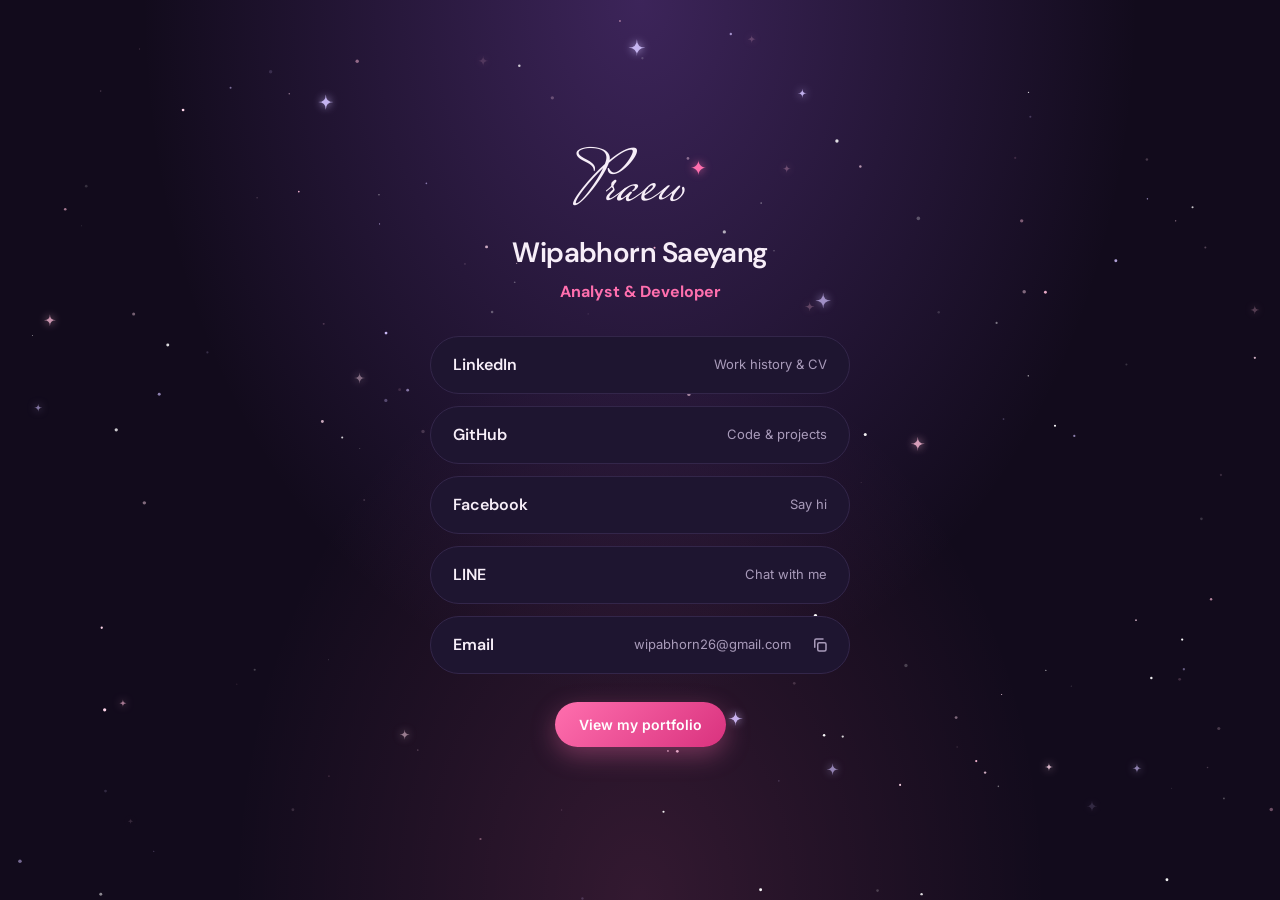
==== commit 9ee20359: "Version the CSS/JS links and size the arrow icons inline Browsers that still had the old styles.css " ====
--- a/links.html
+++ b/links.html
@@ -10,7 +10,7 @@
       href="https://fonts.googleapis.com/css2?family=DM+Sans:wght@400;500;600;700&family=Inter:wght@400;500;600&family=Mrs+Saint+Delafield&display=swap"
       rel="stylesheet"
     />
-    <link rel="stylesheet" href="styles.css" />
+    <link rel="stylesheet" href="styles.css?v=20261102" />
   </head>
   <body>
     <!-- The page the QR code on the lanyard card opens (see qrUrl in hero-lanyard.js) -->
@@ -82,7 +82,7 @@
         >
       </div>
     </main>
-    <script src="hero-sparkle.js"></script>
-    <script src="copy-button.js"></script>
+    <script src="hero-sparkle.js?v=20261102"></script>
+    <script src="copy-button.js?v=20261102"></script>
   </body>
 </html>
